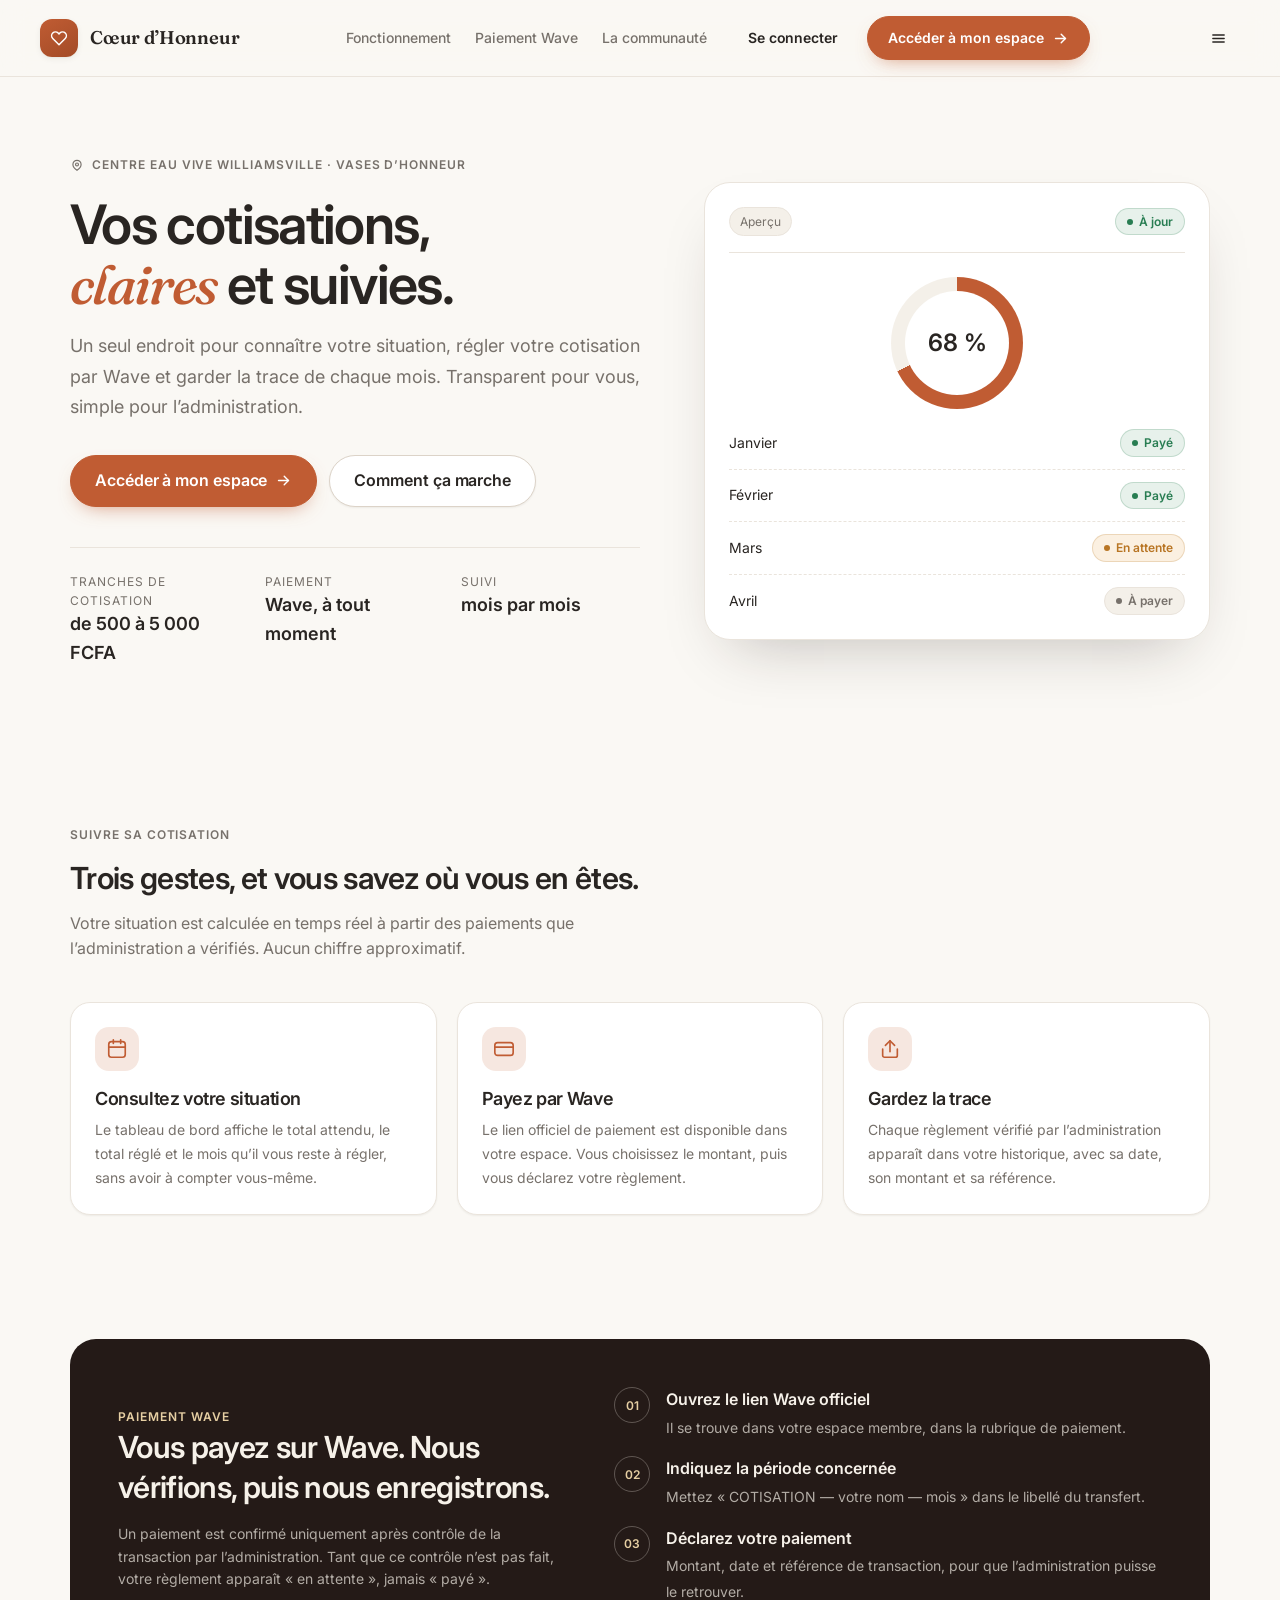
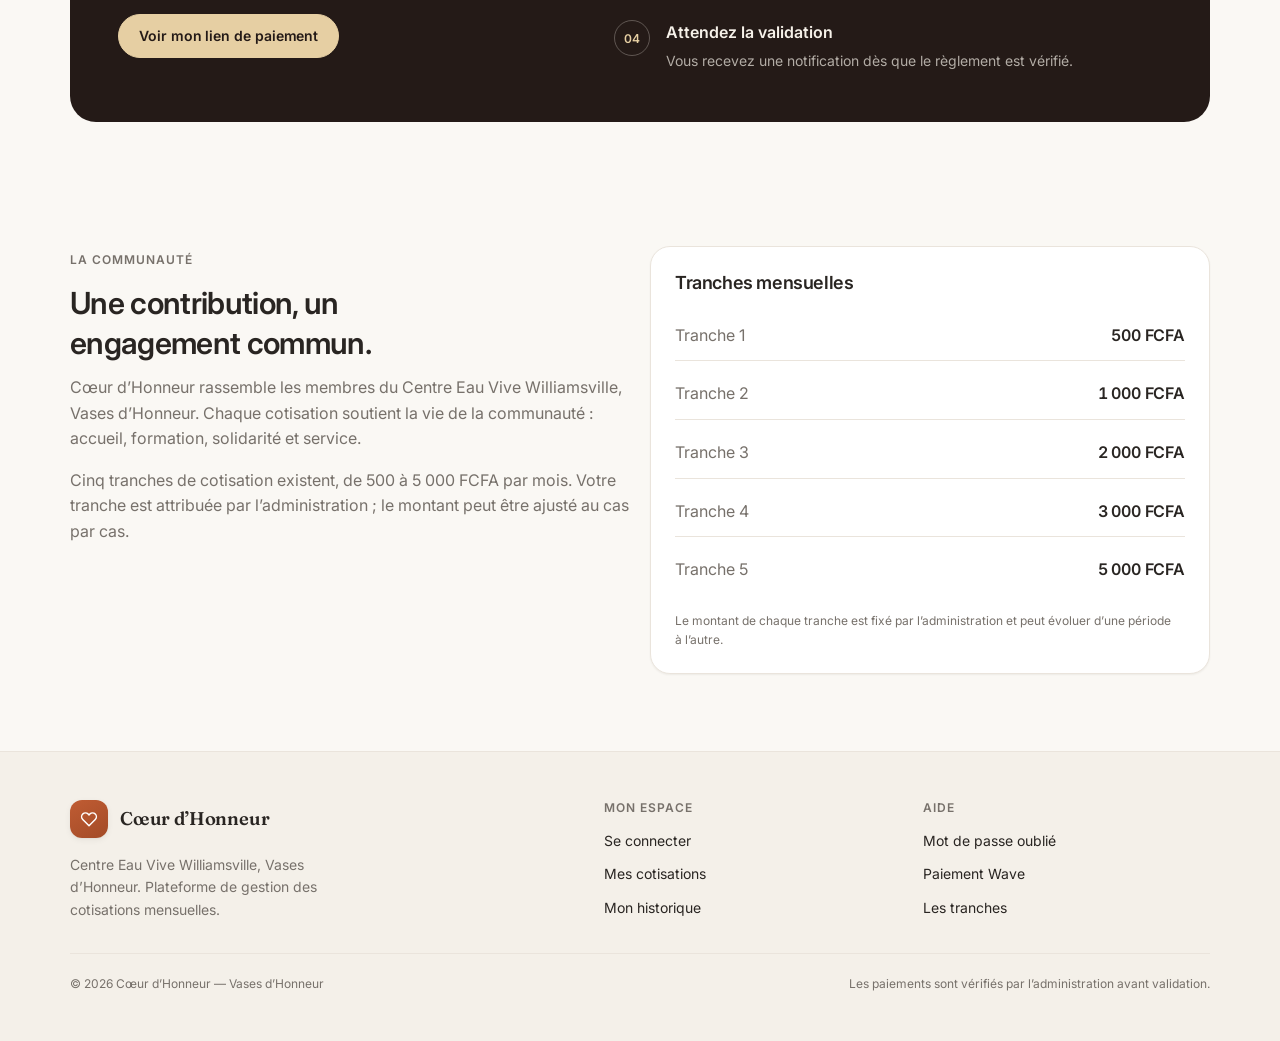
==== index.html @ 83be8894 "Socle du projet : design system, schema Supabase et espace membre - Pages publiques : accueil, conne" ====
<!DOCTYPE html>
<html lang="fr">
  <head>
    <meta charset="utf-8" />
    <meta name="viewport" content="width=device-width, initial-scale=1" />
    <title>Cœur d'Honneur — Cotisations du Centre Eau Vive Williamsville</title>
    <meta
      name="description"
      content="Plateforme de suivi des cotisations mensuelles de la communauté Cœur d'Honneur — Centre Eau Vive Williamsville, Vases d'Honneur. Consultez votre situation, payez par Wave, suivez chaque mois."
    />
    <meta name="theme-color" content="#241A17" />
    <meta name="color-scheme" content="light" />

    <link rel="preconnect" href="https://fonts.googleapis.com" />
    <link rel="preconnect" href="https://fonts.gstatic.com" crossorigin />
    <link
      href="https://fonts.googleapis.com/css2?family=Inter:wght@400;500;600;700&family=Fraunces:ital,wght@0,500;0,600;1,500&display=swap"
      rel="stylesheet"
    />

    <link rel="stylesheet" href="assets/css/variables.css" />
    <link rel="stylesheet" href="assets/css/base.css" />
    <link rel="stylesheet" href="assets/css/layout.css" />
    <link rel="stylesheet" href="assets/css/components.css" />
    <link rel="stylesheet" href="assets/css/animations.css" />
    <link rel="stylesheet" href="assets/css/responsive.css" />
  </head>

  <body class="page-public">
    <a class="skip-link" href="#contenu">Aller au contenu</a>

    <div class="public-shell">
      <div class="public-frame">
        <!-- ============ En-tête ============ -->
        <header class="site-header">
          <a class="brand" href="index.html" aria-label="Cœur d'Honneur, accueil">
            <span class="brand__mark" aria-hidden="true">
              <svg viewBox="0 0 24 24" fill="none" stroke="currentColor" stroke-width="1.8" stroke-linecap="round" stroke-linejoin="round">
                <path d="M19.5 12.6 12 20l-7.5-7.4a4.6 4.6 0 0 1 0-6.5 4.6 4.6 0 0 1 6.5 0l1 1 1-1a4.6 4.6 0 0 1 6.5 0 4.6 4.6 0 0 1 0 6.5Z" />
              </svg>
            </span>
            <span class="brand__word">Cœur d’Honneur</span>
          </a>

          <nav class="site-nav" aria-label="Navigation principale">
            <a href="#fonctionnement">Fonctionnement</a>
            <a href="#paiement">Paiement Wave</a>
            <a href="#communaute">La communauté</a>
          </nav>

          <div class="site-header__actions">
            <a class="btn btn--ghost" href="login.html">Se connecter</a>
            <a class="btn btn--primary" href="login.html">
              Accéder à mon espace
              <svg viewBox="0 0 24 24" fill="none" stroke="currentColor" stroke-width="2" stroke-linecap="round" stroke-linejoin="round" aria-hidden="true">
                <path d="M5 12h14" /><path d="m13 6 6 6-6 6" />
              </svg>
            </a>
          </div>

          <button
            class="btn btn--ghost btn--icon nav-toggle"
            type="button"
            data-nav-toggle
            aria-expanded="false"
            aria-controls="menu-mobile"
            aria-label="Ouvrir le menu"
          >
            <svg viewBox="0 0 24 24" fill="none" stroke="currentColor" stroke-width="2" stroke-linecap="round" aria-hidden="true">
              <path d="M4 7h16" /><path d="M4 12h16" /><path d="M4 17h16" />
            </svg>
          </button>
        </header>

        <nav id="menu-mobile" class="mobile-menu" data-mobile-menu hidden aria-label="Navigation mobile">
          <a href="#fonctionnement">Fonctionnement</a>
          <a href="#paiement">Paiement Wave</a>
          <a href="#communaute">La communauté</a>
          <a href="login.html">Se connecter</a>
        </nav>

        <main id="contenu">
          <!-- ============ Héros ============ -->
          <section class="hero" aria-labelledby="titre-hero">
            <div>
              <p class="eyebrow">
                <svg viewBox="0 0 24 24" width="14" height="14" fill="none" stroke="currentColor" stroke-width="2" stroke-linecap="round" aria-hidden="true">
                  <path d="M12 21s-7-4.6-7-10a7 7 0 0 1 14 0c0 5.4-7 10-7 10Z" />
                  <circle cx="12" cy="11" r="2.5" />
                </svg>
                Centre Eau Vive Williamsville · Vases d’Honneur
              </p>

              <h1 class="hero__title" id="titre-hero">
                Vos cotisations, <em>claires</em> et suivies.
              </h1>

              <p class="hero__lead">
                Un seul endroit pour connaître votre situation, régler votre cotisation
                par Wave et garder la trace de chaque mois. Transparent pour vous,
                simple pour l’administration.
              </p>

              <div class="hero__actions">
                <a class="btn btn--primary btn--lg" href="login.html">
                  Accéder à mon espace
                  <svg viewBox="0 0 24 24" fill="none" stroke="currentColor" stroke-width="2" stroke-linecap="round" stroke-linejoin="round" aria-hidden="true">
                    <path d="M5 12h14" /><path d="m13 6 6 6-6 6" />
                  </svg>
                </a>
                <a class="btn btn--secondary btn--lg" href="#fonctionnement">
                  Comment ça marche
                </a>
              </div>

              <dl class="hero__facts">
                <div>
                  <dt>Tranches de cotisation</dt>
                  <dd>de 500 à 5 000 FCFA</dd>
                </div>
                <div>
                  <dt>Paiement</dt>
                  <dd>Wave, à tout moment</dd>
                </div>
                <div>
                  <dt>Suivi</dt>
                  <dd>mois par mois</dd>
                </div>
              </dl>
            </div>

            <!-- Aperçu décoratif : aucune donnée réelle, masqué aux lecteurs d'écran -->
            <div class="hero__card" aria-hidden="true">
              <div class="hero__card-head">
                <span class="chip">Aperçu</span>
                <span class="badge badge--paid">À jour</span>
              </div>

              <div class="hero__ring">
                <span>68 %</span>
              </div>

              <ul class="hero__lines">
                <li>
                  <span>Janvier</span>
                  <span class="badge badge--paid">Payé</span>
                </li>
                <li>
                  <span>Février</span>
                  <span class="badge badge--paid">Payé</span>
                </li>
                <li>
                  <span>Mars</span>
                  <span class="badge badge--pending">En attente</span>
                </li>
                <li>
                  <span>Avril</span>
                  <span class="badge badge--unpaid">À payer</span>
                </li>
              </ul>
            </div>
          </section>

          <!-- ============ Fonctionnement ============ -->
          <section class="section" id="fonctionnement" aria-labelledby="titre-fonctionnement">
            <div class="section-head reveal">
              <p class="eyebrow">Suivre sa cotisation</p>
              <h2 id="titre-fonctionnement">Trois gestes, et vous savez où vous en êtes.</h2>
              <p class="muted">
                Votre situation est calculée en temps réel à partir des paiements
                que l’administration a vérifiés. Aucun chiffre approximatif.
              </p>
            </div>

            <div class="panel-grid">
              <article class="card card--pad card--hover feature reveal" data-delay="1">
                <div class="feature__icon">
                  <svg viewBox="0 0 24 24" width="22" height="22" fill="none" stroke="currentColor" stroke-width="1.8" stroke-linecap="round" stroke-linejoin="round">
                    <rect x="3" y="4" width="18" height="17" rx="3" />
                    <path d="M8 2v4M16 2v4M3 10h18" />
                  </svg>
                </div>
                <h3>Consultez votre situation</h3>
                <p>
                  Le tableau de bord affiche le total attendu, le total réglé et le
                  mois qu’il vous reste à régler, sans avoir à compter vous-même.
                </p>
              </article>

              <article class="card card--pad card--hover feature reveal" data-delay="2">
                <div class="feature__icon">
                  <svg viewBox="0 0 24 24" width="22" height="22" fill="none" stroke="currentColor" stroke-width="1.8" stroke-linecap="round" stroke-linejoin="round">
                    <rect x="2" y="5" width="20" height="14" rx="3" />
                    <path d="M2 10h20" />
                  </svg>
                </div>
                <h3>Payez par Wave</h3>
                <p>
                  Le lien officiel de paiement est disponible dans votre espace.
                  Vous choisissez le montant, puis vous déclarez votre règlement.
                </p>
              </article>

              <article class="card card--pad card--hover feature reveal" data-delay="3">
                <div class="feature__icon">
                  <svg viewBox="0 0 24 24" width="22" height="22" fill="none" stroke="currentColor" stroke-width="1.8" stroke-linecap="round" stroke-linejoin="round">
                    <path d="M20 12v7a2 2 0 0 1-2 2H6a2 2 0 0 1-2-2v-7" />
                    <path d="M12 3v12" /><path d="m7 8 5-5 5 5" />
                  </svg>
                </div>
                <h3>Gardez la trace</h3>
                <p>
                  Chaque règlement vérifié par l’administration apparaît dans votre
                  historique, avec sa date, son montant et sa référence.
                </p>
              </article>
            </div>
          </section>

          <!-- ============ Paiement Wave ============ -->
          <section class="section section--tight" id="paiement" aria-labelledby="titre-paiement">
            <div class="wave-block reveal">
              <div>
                <p class="eyebrow">Paiement Wave</p>
                <h2 id="titre-paiement">Vous payez sur Wave. Nous vérifions, puis nous enregistrons.</h2>
                <p class="text-sm" style="margin-top: var(--sp-4)">
                  Un paiement est confirmé uniquement après contrôle de la transaction
                  par l’administration. Tant que ce contrôle n’est pas fait, votre
                  règlement apparaît « en attente », jamais « payé ».
                </p>
                <div class="btn-row" style="margin-top: var(--sp-6)">
                  <a class="btn btn--gold" href="login.html">
                    Voir mon lien de paiement
                  </a>
                </div>
              </div>

              <ol class="steps">
                <li>
                  <strong>Ouvrez le lien Wave officiel</strong>
                  <span>Il se trouve dans votre espace membre, dans la rubrique de paiement.</span>
                </li>
                <li>
                  <strong>Indiquez la période concernée</strong>
                  <span>Mettez « COTISATION — votre nom — mois » dans le libellé du transfert.</span>
                </li>
                <li>
                  <strong>Déclarez votre paiement</strong>
                  <span>Montant, date et référence de transaction, pour que l’administration puisse le retrouver.</span>
                </li>
                <li>
                  <strong>Attendez la validation</strong>
                  <span>Vous recevez une notification dès que le règlement est vérifié.</span>
                </li>
              </ol>
            </div>
          </section>

          <!-- ============ Communauté ============ -->
          <section class="section" id="communaute" aria-labelledby="titre-communaute">
            <div class="panel-grid panel-grid--2">
              <div class="reveal">
                <p class="eyebrow">La communauté</p>
                <h2 id="titre-communaute" style="margin-block: var(--sp-3)">
                  Une contribution, un engagement commun.
                </h2>
                <p class="muted">
                  Cœur d’Honneur rassemble les membres du Centre Eau Vive Williamsville,
                  Vases d’Honneur. Chaque cotisation soutient la vie de la communauté :
                  accueil, formation, solidarité et service.
                </p>
                <p class="muted" style="margin-top: var(--sp-4)">
                  Cinq tranches de cotisation existent, de 500 à 5 000 FCFA par mois.
                  Votre tranche est attribuée par l’administration ; le montant peut
                  être ajusté au cas par cas.
                </p>
              </div>

              <article class="card card--pad reveal" data-delay="1">
                <h3 style="margin-bottom: var(--sp-4)">Tranches mensuelles</h3>
                <ul role="list" class="stack stack--sm">
                  <li class="between" style="padding-block: var(--sp-3); border-bottom: 1px solid var(--line)">
                    <span class="muted">Tranche 1</span>
                    <strong class="money">500 FCFA</strong>
                  </li>
                  <li class="between" style="padding-block: var(--sp-3); border-bottom: 1px solid var(--line)">
                    <span class="muted">Tranche 2</span>
                    <strong class="money">1 000 FCFA</strong>
                  </li>
                  <li class="between" style="padding-block: var(--sp-3); border-bottom: 1px solid var(--line)">
                    <span class="muted">Tranche 3</span>
                    <strong class="money">2 000 FCFA</strong>
                  </li>
                  <li class="between" style="padding-block: var(--sp-3); border-bottom: 1px solid var(--line)">
                    <span class="muted">Tranche 4</span>
                    <strong class="money">3 000 FCFA</strong>
                  </li>
                  <li class="between" style="padding-block: var(--sp-3)">
                    <span class="muted">Tranche 5</span>
                    <strong class="money">5 000 FCFA</strong>
                  </li>
                </ul>
                <p class="text-xs muted" style="margin-top: var(--sp-4)">
                  Le montant de chaque tranche est fixé par l’administration et peut
                  évoluer d’une période à l’autre.
                </p>
              </article>
            </div>
          </section>
        </main>

        <!-- ============ Pied de page ============ -->
        <footer class="site-footer">
          <div>
            <a class="brand" href="index.html">
              <span class="brand__mark" aria-hidden="true">
                <svg viewBox="0 0 24 24" fill="none" stroke="currentColor" stroke-width="1.8" stroke-linecap="round" stroke-linejoin="round">
                  <path d="M19.5 12.6 12 20l-7.5-7.4a4.6 4.6 0 0 1 0-6.5 4.6 4.6 0 0 1 6.5 0l1 1 1-1a4.6 4.6 0 0 1 6.5 0 4.6 4.6 0 0 1 0 6.5Z" />
                </svg>
              </span>
              <span class="brand__word">Cœur d’Honneur</span>
            </a>
            <p class="text-sm muted" style="margin-top: var(--sp-4); max-width: 34ch">
              Centre Eau Vive Williamsville, Vases d’Honneur.
              Plateforme de gestion des cotisations mensuelles.
            </p>
          </div>

          <div>
            <h4>Mon espace</h4>
            <ul>
              <li><a href="login.html">Se connecter</a></li>
              <li><a href="login.html">Mes cotisations</a></li>
              <li><a href="login.html">Mon historique</a></li>
            </ul>
          </div>

          <div>
            <h4>Aide</h4>
            <ul>
              <li><a href="login.html">Mot de passe oublié</a></li>
              <li><a href="#paiement">Paiement Wave</a></li>
              <li><a href="#communaute">Les tranches</a></li>
            </ul>
          </div>

          <div class="site-footer__bottom">
            <span>© <span data-current-year>2026</span> Cœur d’Honneur — Vases d’Honneur</span>
            <span>Les paiements sont vérifiés par l’administration avant validation.</span>
          </div>
        </footer>
      </div>
    </div>

    <div id="toast-region" class="toast-stack" role="status" aria-live="polite"></div>

    <script type="module">
      import "./assets/js/ui.js";
      import { $$ } from "./assets/js/utils.js";

      // Année courante dans le pied de page
      $$("[data-current-year]").forEach((el) => {
        el.textContent = String(new Date().getFullYear());
      });
    </script>
  </body>
</html>
---- assets/css/variables.css ----
/* ==========================================================================
   Cœur d'Honneur — variables.css
   Source unique des jetons de design : couleurs, typographie, espacements,
   rayons, ombres, mouvements, dimensions de mise en page.

   Règle du projet : aucun code hexadécimal n'est écrit en dehors de ce
   fichier. Les composants n'utilisent que les alias sémantiques.
   ========================================================================== */

:root {
  /* ----------------------------------------------------------------------
     1. Palette officielle
     ---------------------------------------------------------------------- */
  --c-terracotta: #C05C33;
  --c-terracotta-700: #A34B27;
  --c-terracotta-100: #F6E7E0;
  --c-champagne: #E6CFA3;
  --c-champagne-100: #FBF3E6;
  --c-off-white: #FAF8F4;
  --c-white: #FFFFFF;
  --c-brown: #241A17;
  --c-brown-800: #33251F;
  --c-text: #292522;
  --c-text-2: #77716B;
  --c-border: #EAE4DC;
  --c-border-strong: #DCD3C8;
  --c-green: #287D52;
  --c-green-100: #E7F1EB;
  --c-red: #B94343;
  --c-red-100: #F9E9E9;
  --c-orange: #B87524;
  --c-orange-100: #FBF0E1;

  /* ----------------------------------------------------------------------
     2. Alias sémantiques (seule couche utilisée par les composants)
     ---------------------------------------------------------------------- */
  --bg-page: var(--c-off-white);
  --bg-surface: var(--c-white);
  --bg-surface-alt: #F4F0E9;
  --bg-deep: var(--c-brown);
  --bg-deep-soft: var(--c-brown-800);
  --bg-brand-soft: var(--c-terracotta-100);
  --bg-gold-soft: var(--c-champagne-100);

  --fg-primary: var(--c-text);
  --fg-secondary: var(--c-text-2);
  --fg-inverse: #F6F1E9;
  --fg-inverse-muted: rgba(246, 241, 233, 0.68);

  --line: var(--c-border);
  --line-strong: var(--c-border-strong);

  --accent: var(--c-terracotta);
  --accent-hover: var(--c-terracotta-700);
  --gold: var(--c-champagne);

  --success: var(--c-green);
  --success-bg: var(--c-green-100);
  --danger: var(--c-red);
  --danger-bg: var(--c-red-100);
  --warning: var(--c-orange);
  --warning-bg: var(--c-orange-100);

  /* ----------------------------------------------------------------------
     3. Typographie
     ---------------------------------------------------------------------- */
  --font-ui: "Inter", ui-sans-serif, system-ui, -apple-system, "Segoe UI",
    Roboto, "Helvetica Neue", Arial, sans-serif;
  --font-display: "Fraunces", "Iowan Old Style", "Palatino Linotype", Palatino,
    Georgia, serif;

  --fs-2xs: 0.6875rem; /* 11px */
  --fs-xs: 0.75rem; /* 12px */
  --fs-sm: 0.875rem; /* 14px */
  --fs-md: 1rem; /* 16px */
  --fs-lg: 1.125rem; /* 18px */
  --fs-xl: clamp(1.25rem, 1.15rem + 0.45vw, 1.5rem);
  --fs-2xl: clamp(1.5rem, 1.3rem + 0.9vw, 1.9rem);
  --fs-3xl: clamp(1.85rem, 1.45rem + 1.7vw, 2.6rem);
  --fs-4xl: clamp(2.1rem, 1.5rem + 2.6vw, 3.4rem);

  --lh-tight: 1.1;
  --lh-snug: 1.3;
  --lh-base: 1.6;
  --lh-loose: 1.7;

  --tracking-tight: -0.022em;
  --tracking-wide: 0.08em;

  /* ----------------------------------------------------------------------
     4. Espacements (base 4px)
     ---------------------------------------------------------------------- */
  --sp-1: 4px;
  --sp-2: 8px;
  --sp-3: 12px;
  --sp-4: 16px;
  --sp-5: 20px;
  --sp-6: 24px;
  --sp-7: 32px;
  --sp-8: 40px;
  --sp-9: 48px;
  --sp-10: 64px;
  --sp-11: 80px;
  --sp-12: 96px;

  /* ----------------------------------------------------------------------
     5. Rayons
     ---------------------------------------------------------------------- */
  --r-xs: 6px;
  --r-sm: 10px;
  --r-md: 14px;
  --r-lg: 20px;
  --r-xl: 26px;
  --r-2xl: 34px;
  --r-full: 999px;

  /* ----------------------------------------------------------------------
     6. Ombres
     ---------------------------------------------------------------------- */
  --shadow-xs: 0 1px 2px rgba(36, 26, 23, 0.06);
  --shadow-sm: 0 2px 6px rgba(36, 26, 23, 0.06),
    0 1px 2px rgba(36, 26, 23, 0.04);
  --shadow-md: 0 12px 28px -12px rgba(36, 26, 23, 0.18);
  --shadow-lg: 0 28px 60px -28px rgba(36, 26, 23, 0.28);
  --shadow-frame: 0 60px 120px -60px rgba(0, 0, 0, 0.62);
  --ring: 0 0 0 4px rgba(192, 92, 51, 0.18);
  --ring-danger: 0 0 0 4px rgba(185, 67, 67, 0.16);

  /* ----------------------------------------------------------------------
     7. Mouvement
     ---------------------------------------------------------------------- */
  --d-fast: 140ms;
  --d-base: 220ms;
  --d-slow: 400ms;
  --ease: cubic-bezier(0.22, 0.61, 0.36, 1);
  --ease-out: cubic-bezier(0.16, 1, 0.3, 1);

  /* ----------------------------------------------------------------------
     8. Dimensions de mise en page
     ---------------------------------------------------------------------- */
  --sidebar-w: 264px;
  --topbar-h: 68px;
  --content-max: 1180px;
  --frame-max: 1240px;
  --tap: 44px; /* cible tactile minimale */

  /* ----------------------------------------------------------------------
     9. Plans d'empilement
     ---------------------------------------------------------------------- */
  --z-header: 20;
  --z-drawer: 60;
  --z-dialog: 80;
  --z-toast: 90;
}
---- assets/css/base.css ----
/* ==========================================================================
   Cœur d'Honneur — base.css
   Réinitialisation contrôlée, typographie de base et utilitaires globaux.
   ========================================================================== */

*,
*::before,
*::after {
  box-sizing: border-box;
}

* {
  margin: 0;
}

html {
  -webkit-text-size-adjust: 100%;
  text-size-adjust: 100%;
  scroll-behavior: smooth;
}

body {
  min-height: 100dvh;
  background: var(--bg-page);
  color: var(--fg-primary);
  font-family: var(--font-ui);
  font-size: var(--fs-md);
  line-height: var(--lh-base);
  font-synthesis-weight: none;
  -webkit-font-smoothing: antialiased;
  -moz-osx-font-smoothing: grayscale;
  overflow-x: hidden;
  text-rendering: optimizeLegibility;
}

/* --------------------------------------------------------------------------
   Médias et éléments remplaçables
   -------------------------------------------------------------------------- */
img,
picture,
svg,
video,
canvas {
  display: block;
  max-width: 100%;
}

svg {
  flex-shrink: 0;
}

input,
button,
textarea,
select {
  font: inherit;
  color: inherit;
}

button {
  background: none;
  border: 0;
  cursor: pointer;
}

ul[role="list"],
ol[role="list"] {
  list-style: none;
  padding: 0;
}

/* --------------------------------------------------------------------------
   Typographie
   -------------------------------------------------------------------------- */
h1,
h2,
h3,
h4,
h5,
h6 {
  font-weight: 600;
  line-height: var(--lh-snug);
  letter-spacing: var(--tracking-tight);
  text-wrap: balance;
  color: var(--fg-primary);
}

h1 {
  font-size: var(--fs-3xl);
  line-height: var(--lh-tight);
}

h2 {
  font-size: var(--fs-2xl);
}

h3 {
  font-size: var(--fs-lg);
}

p {
  text-wrap: pretty;
}

p,
h1,
h2,
h3,
h4 {
  overflow-wrap: break-word;
}

a {
  color: var(--accent);
  text-decoration-thickness: 1px;
  text-underline-offset: 3px;
  transition: color var(--d-fast) var(--ease);
}

a:hover {
  color: var(--accent-hover);
}

strong {
  font-weight: 600;
}

small {
  font-size: var(--fs-sm);
}

hr {
  border: 0;
  border-top: 1px solid var(--line);
  margin-block: var(--sp-6);
}

/* --------------------------------------------------------------------------
   Accessibilité : focus, sélection, texte pour lecteurs d'écran
   -------------------------------------------------------------------------- */
:focus-visible {
  outline: 2px solid var(--accent);
  outline-offset: 2px;
  border-radius: var(--r-xs);
}

::selection {
  background: var(--c-champagne);
  color: var(--c-brown);
}

.sr-only {
  position: absolute;
  width: 1px;
  height: 1px;
  padding: 0;
  margin: -1px;
  overflow: hidden;
  clip-path: inset(50%);
  white-space: nowrap;
  border: 0;
}

.skip-link {
  position: absolute;
  top: var(--sp-3);
  left: var(--sp-3);
  z-index: var(--z-toast);
  padding: var(--sp-3) var(--sp-5);
  border-radius: var(--r-full);
  background: var(--bg-surface);
  color: var(--fg-primary);
  box-shadow: var(--shadow-md);
  font-size: var(--fs-sm);
  font-weight: 600;
  transform: translateY(-200%);
  transition: transform var(--d-base) var(--ease-out);
}

.skip-link:focus-visible {
  transform: translateY(0);
}

/* --------------------------------------------------------------------------
   Barres de défilement discrètes (navigateurs WebKit / Firefox)
   -------------------------------------------------------------------------- */
* {
  scrollbar-width: thin;
  scrollbar-color: var(--line-strong) transparent;
}

*::-webkit-scrollbar {
  width: 10px;
  height: 10px;
}

*::-webkit-scrollbar-thumb {
  background: var(--line-strong);
  border: 3px solid var(--bg-page);
  border-radius: var(--r-full);
}

*::-webkit-scrollbar-track {
  background: transparent;
}

/* --------------------------------------------------------------------------
   Utilitaires de mise en page
   -------------------------------------------------------------------------- */
.container {
  width: 100%;
  max-width: var(--content-max);
  margin-inline: auto;
  padding-inline: var(--sp-5);
}

.stack {
  display: flex;
  flex-direction: column;
  gap: var(--sp-4);
}

.stack--sm {
  gap: var(--sp-2);
}

.stack--lg {
  gap: var(--sp-7);
}

.cluster {
  display: flex;
  flex-wrap: wrap;
  align-items: center;
  gap: var(--sp-3);
}

.btn-row {
  display: flex;
  flex-wrap: wrap;
  gap: var(--sp-3);
}

.between {
  display: flex;
  align-items: center;
  justify-content: space-between;
  gap: var(--sp-4);
}

.divider {
  height: 1px;
  background: var(--line);
  border: 0;
}

/* --------------------------------------------------------------------------
   Utilitaires de texte
   -------------------------------------------------------------------------- */
.muted {
  color: var(--fg-secondary);
}

.text-sm {
  font-size: var(--fs-sm);
}

.text-xs {
  font-size: var(--fs-xs);
}

.text-center {
  text-align: center;
}

.text-balance {
  text-wrap: balance;
}

.nowrap {
  white-space: nowrap;
}

.tabular {
  font-variant-numeric: tabular-nums;
  font-feature-settings: "tnum" 1;
}

.eyebrow {
  display: inline-flex;
  align-items: center;
  gap: var(--sp-2);
  font-size: var(--fs-xs);
  font-weight: 600;
  letter-spacing: var(--tracking-wide);
  text-transform: uppercase;
  color: var(--fg-secondary);
}

.lead {
  font-size: var(--fs-lg);
  line-height: var(--lh-loose);
  color: var(--fg-secondary);
}

/* Montants : toujours alignés et lisibles */
.money {
  font-variant-numeric: tabular-nums;
  letter-spacing: -0.01em;
  white-space: nowrap;
}

/* Libellés longs : jamais de débordement */
.truncate {
  overflow: hidden;
  text-overflow: ellipsis;
  white-space: nowrap;
}

.break-anywhere {
  overflow-wrap: anywhere;
}

/* --------------------------------------------------------------------------
   Masquage utilitaire
   -------------------------------------------------------------------------- */
[hidden] {
  display: none !important;
}

.hide {
  display: none !important;
}
---- assets/css/layout.css ----
/* ==========================================================================
   Cœur d'Honneur — layout.css
   Structures de page : coque publique, coque d'authentification,
   coque applicative (barre latérale + contenu) et sections des pages.
   ========================================================================== */

/* --------------------------------------------------------------------------
   1. Coque publique — page pleine largeur, sans contour
   -------------------------------------------------------------------------- */
.page-public {
  background: var(--bg-page);
}

.public-shell {
  min-height: 100dvh;
  background: var(--bg-page);
}

.public-frame {
  position: relative;
  width: 100%;
  background: var(--bg-page);
}

/* --------------------------------------------------------------------------
   2. En-tête du site public
   -------------------------------------------------------------------------- */
.site-header {
  position: sticky;
  top: 0;
  z-index: var(--z-header);
  display: flex;
  align-items: center;
  gap: var(--sp-5);
  padding: var(--sp-4) max(var(--sp-4), calc((100% - 1200px) / 2));
  background: rgba(250, 248, 244, 0.86);
  backdrop-filter: saturate(140%) blur(14px);
  border-bottom: 1px solid var(--line);
}

.brand {
  display: inline-flex;
  align-items: center;
  gap: var(--sp-3);
  text-decoration: none;
  color: var(--fg-primary);
}

.brand__mark {
  display: grid;
  place-items: center;
  width: 38px;
  height: 38px;
  border-radius: 12px;
  background: linear-gradient(150deg, var(--accent), var(--accent-hover));
  color: var(--c-white);
  box-shadow: var(--shadow-sm);
}

.brand__mark svg {
  width: 20px;
  height: 20px;
}

.brand__word {
  font-family: var(--font-display);
  font-size: 1.15rem;
  font-weight: 600;
  letter-spacing: -0.01em;
  line-height: 1.1;
}

.site-nav {
  display: flex;
  align-items: center;
  gap: var(--sp-6);
  margin-inline-start: auto;
}

.site-nav a {
  color: var(--fg-secondary);
  font-size: var(--fs-sm);
  font-weight: 500;
  text-decoration: none;
}

.site-nav a:hover {
  color: var(--fg-primary);
}

.site-header__actions {
  display: flex;
  align-items: center;
  gap: var(--sp-2);
}

.nav-toggle {
  display: none;
  margin-inline-start: auto;
}

.mobile-menu {
  padding: var(--sp-4) max(var(--sp-4), calc((100% - 1200px) / 2)) var(--sp-5);
  border-bottom: 1px solid var(--line);
  background: var(--bg-surface);
}

.mobile-menu a {
  display: block;
  padding: var(--sp-3) 0;
  color: var(--fg-primary);
  font-size: var(--fs-md);
  font-weight: 500;
  text-decoration: none;
  border-bottom: 1px solid var(--line);
}

.mobile-menu a:last-child {
  border-bottom: 0;
}

/* --------------------------------------------------------------------------
   3. Sections du site public
   -------------------------------------------------------------------------- */
.section {
  padding: clamp(var(--sp-8), 6vw, var(--sp-11))
    max(var(--sp-4), calc((100% - 1140px) / 2));
}

.section--tight {
  padding-block: clamp(var(--sp-7), 4vw, var(--sp-9));
}

.section-head {
  max-width: 62ch;
  margin-bottom: var(--sp-8);
}

.section-head h2 {
  margin-block: var(--sp-3) var(--sp-3);
}

/* --- Héros ---------------------------------------------------------------- */
.hero {
  display: grid;
  grid-template-columns: minmax(0, 1.06fr) minmax(0, 0.94fr);
  gap: clamp(var(--sp-7), 5vw, var(--sp-10));
  align-items: center;
  padding: clamp(var(--sp-8), 6vw, var(--sp-11))
    max(var(--sp-4), calc((100% - 1140px) / 2));
}

.hero__title {
  font-size: var(--fs-4xl);
  letter-spacing: -0.03em;
  margin-block: var(--sp-4) var(--sp-4);
}

.hero__title em {
  font-family: var(--font-display);
  font-style: italic;
  font-weight: 500;
  color: var(--accent);
}

.hero__lead {
  max-width: 52ch;
  font-size: var(--fs-lg);
  line-height: var(--lh-loose);
  color: var(--fg-secondary);
}

.hero__actions {
  display: flex;
  flex-wrap: wrap;
  gap: var(--sp-3);
  margin-block-start: var(--sp-7);
}

.hero__facts {
  display: grid;
  grid-template-columns: repeat(3, minmax(0, 1fr));
  gap: var(--sp-4);
  margin-block-start: var(--sp-8);
  padding-block-start: var(--sp-6);
  border-top: 1px solid var(--line);
  list-style: none;
  padding-inline: 0;
}

.hero__facts dt {
  font-size: var(--fs-xs);
  text-transform: uppercase;
  letter-spacing: var(--tracking-wide);
  color: var(--fg-secondary);
}

.hero__facts dd {
  margin: 0;
  font-size: var(--fs-lg);
  font-weight: 600;
}

/* --- Aperçu décoratif (illustration, masqué aux lecteurs d'écran) -------- */
.hero__card {
  position: relative;
  padding: var(--sp-6);
  background: var(--bg-surface);
  border: 1px solid var(--line);
  border-radius: var(--r-xl);
  box-shadow: var(--shadow-lg);
}

.hero__card::after {
  content: "";
  position: absolute;
  inset: -10% -6% auto auto;
  width: 180px;
  height: 180px;
  border-radius: 50%;
  background: radial-gradient(
    circle,
    rgba(230, 207, 163, 0.55),
    transparent 70%
  );
  z-index: -1;
}

.hero__card-head {
  display: flex;
  align-items: center;
  justify-content: space-between;
  gap: var(--sp-3);
  padding-bottom: var(--sp-4);
  border-bottom: 1px solid var(--line);
}

.hero__ring {
  display: grid;
  place-items: center;
  width: 132px;
  height: 132px;
  margin: var(--sp-6) auto var(--sp-5);
  border-radius: 50%;
  background: conic-gradient(
    var(--accent) 0 68%,
    var(--bg-surface-alt) 68% 100%
  );
}

.hero__ring span {
  display: grid;
  place-items: center;
  width: 104px;
  height: 104px;
  border-radius: 50%;
  background: var(--bg-surface);
  font-size: var(--fs-xl);
  font-weight: 600;
}

.hero__lines {
  display: grid;
  gap: var(--sp-3);
  list-style: none;
  padding: 0;
}

.hero__lines li {
  display: flex;
  align-items: center;
  justify-content: space-between;
  gap: var(--sp-3);
  padding-bottom: var(--sp-3);
  border-bottom: 1px dashed var(--line);
  font-size: var(--fs-sm);
}

.hero__lines li:last-child {
  border-bottom: 0;
  padding-bottom: 0;
}

/* --- Grilles de cartes ---------------------------------------------------- */
.panel-grid {
  display: grid;
  grid-template-columns: repeat(3, minmax(0, 1fr));
  gap: var(--sp-5);
}

.panel-grid--2 {
  grid-template-columns: repeat(2, minmax(0, 1fr));
}

.feature__icon {
  display: grid;
  place-items: center;
  width: 44px;
  height: 44px;
  margin-bottom: var(--sp-4);
  border-radius: 14px;
  background: var(--bg-brand-soft);
  color: var(--accent);
}

.feature h3 {
  margin-bottom: var(--sp-2);
  font-size: var(--fs-lg);
}

.feature p {
  color: var(--fg-secondary);
  font-size: var(--fs-sm);
  line-height: var(--lh-loose);
}

/* --- Bloc Wave ------------------------------------------------------------ */
.wave-block {
  display: grid;
  grid-template-columns: minmax(0, 0.9fr) minmax(0, 1.1fr);
  gap: clamp(var(--sp-6), 4vw, var(--sp-9));
  align-items: center;
  padding: clamp(var(--sp-6), 4vw, var(--sp-9));
  background: var(--bg-deep);
  color: var(--fg-inverse);
  border-radius: var(--r-xl);
}

.wave-block h2 {
  color: var(--fg-inverse);
}

.wave-block p {
  color: var(--fg-inverse-muted);
}

.wave-block .eyebrow {
  color: var(--gold);
}

.steps {
  display: grid;
  gap: var(--sp-4);
  counter-reset: step;
  list-style: none;
  padding: 0;
}

.steps li {
  position: relative;
  padding-inline-start: 52px;
  counter-increment: step;
}

.steps li::before {
  content: counter(step, decimal-leading-zero);
  position: absolute;
  inset-inline-start: 0;
  inset-block-start: 0;
  display: grid;
  place-items: center;
  width: 36px;
  height: 36px;
  border-radius: 50%;
  border: 1px solid rgba(246, 241, 233, 0.28);
  color: var(--gold);
  font-size: var(--fs-xs);
  font-weight: 600;
}

.steps strong {
  display: block;
  margin-bottom: 2px;
  font-size: var(--fs-md);
}

.steps span {
  font-size: var(--fs-sm);
  line-height: var(--lh-loose);
  color: var(--fg-inverse-muted);
}

/* --- Pied de page --------------------------------------------------------- */
.site-footer {
  display: grid;
  grid-template-columns: minmax(0, 1.4fr) repeat(2, minmax(0, 0.8fr));
  gap: var(--sp-7);
  padding: clamp(var(--sp-7), 5vw, var(--sp-9))
    max(var(--sp-4), calc((100% - 1140px) / 2));
  border-top: 1px solid var(--line);
  background: var(--bg-surface-alt);
}

.site-footer h4 {
  margin-bottom: var(--sp-3);
  font-size: var(--fs-xs);
  text-transform: uppercase;
  letter-spacing: var(--tracking-wide);
  color: var(--fg-secondary);
}

.site-footer ul {
  display: grid;
  gap: var(--sp-2);
  list-style: none;
  padding: 0;
}

.site-footer a {
  color: var(--fg-primary);
  font-size: var(--fs-sm);
  text-decoration: none;
}

.site-footer a:hover {
  color: var(--accent);
}

.site-footer__bottom {
  grid-column: 1 / -1;
  display: flex;
  flex-wrap: wrap;
  align-items: center;
  justify-content: space-between;
  gap: var(--sp-3);
  padding-top: var(--sp-5);
  border-top: 1px solid var(--line);
  font-size: var(--fs-xs);
  color: var(--fg-secondary);
}

/* --------------------------------------------------------------------------
   4. Coque d'authentification — deux colonnes, panneau de marque à gauche
   -------------------------------------------------------------------------- */
.auth-grid {
  display: grid;
  grid-template-columns: minmax(0, 1.02fr) minmax(0, 0.98fr);
  max-width: 1600px;
  margin-inline: auto;
  min-height: calc(100dvh - 72px);
}

.auth-brand {
  position: relative;
  display: flex;
  flex-direction: column;
  justify-content: space-between;
  gap: var(--sp-8);
  padding: clamp(var(--sp-7), 4vw, var(--sp-9));
  background: var(--bg-deep);
  color: var(--fg-inverse);
  overflow: hidden;
  isolation: isolate;
}

.auth-brand::before {
  content: "";
  position: absolute;
  inset: -30% -20% auto auto;
  width: 460px;
  height: 460px;
  border-radius: 50%;
  background: radial-gradient(
    circle,
    rgba(192, 92, 51, 0.5),
    transparent 68%
  );
  z-index: -1;
}

.auth-brand::after {
  content: "";
  position: absolute;
  inset: auto -10% -35% -10%;
  height: 320px;
  background: repeating-linear-gradient(
    135deg,
    rgba(230, 207, 163, 0.12) 0 1px,
    transparent 1px 14px
  );
  z-index: -1;
  mask-image: linear-gradient(to top, #000, transparent);
}

.auth-brand .brand__word {
  color: var(--fg-inverse);
}

.auth-brand__title {
  font-size: var(--fs-3xl);
  line-height: var(--lh-tight);
  letter-spacing: -0.03em;
  color: var(--fg-inverse);
  max-width: 20ch;
}

.auth-brand__title em {
  font-family: var(--font-display);
  font-style: italic;
  font-weight: 500;
  color: var(--gold);
}

.auth-brand__quote {
  max-width: 40ch;
  font-size: var(--fs-sm);
  line-height: var(--lh-loose);
  color: var(--fg-inverse-muted);
}

.auth-brand__badges {
  display: flex;
  flex-wrap: wrap;
  gap: var(--sp-2);
  list-style: none;
  padding: 0;
}

.auth-brand__badges li {
  display: inline-flex;
  align-items: center;
  gap: var(--sp-2);
  padding: 6px 12px;
  border-radius: var(--r-full);
  border: 1px solid rgba(246, 241, 233, 0.2);
  font-size: var(--fs-xs);
  color: var(--fg-inverse);
}

.auth-panel {
  display: flex;
  align-items: center;
  justify-content: center;
  padding: clamp(var(--sp-6), 4vw, var(--sp-9));
  background: var(--bg-page);
}

.auth-form {
  width: 100%;
  max-width: 420px;
}

.auth-form__head {
  margin-bottom: var(--sp-7);
}

.auth-form__head h1 {
  font-size: var(--fs-2xl);
  margin-block: var(--sp-2) var(--sp-2);
}

.auth-form__head p {
  color: var(--fg-secondary);
  font-size: var(--fs-sm);
}

.auth-links {
  display: flex;
  flex-wrap: wrap;
  align-items: center;
  justify-content: space-between;
  gap: var(--sp-3);
  margin-block-start: var(--sp-4);
  font-size: var(--fs-sm);
}

.auth-links a {
  font-weight: 500;
  text-decoration: none;
}

.auth-links a:hover {
  text-decoration: underline;
}

.auth-note {
  display: flex;
  gap: var(--sp-3);
  margin-block-start: var(--sp-6);
  padding: var(--sp-4);
  border-radius: var(--r-md);
  background: var(--bg-gold-soft);
  border: 1px solid rgba(230, 207, 163, 0.7);
  font-size: var(--fs-xs);
  line-height: var(--lh-loose);
  color: var(--fg-secondary);
}

.auth-note svg {
  width: 16px;
  height: 16px;
  color: var(--warning);
}

/* --------------------------------------------------------------------------
   5. Coque applicative (préparée pour les phases suivantes)
   -------------------------------------------------------------------------- */
.app-shell {
  display: grid;
  grid-template-columns: var(--sidebar-w) minmax(0, 1fr);
  min-height: 100dvh;
  background: var(--bg-page);
}

.sidebar {
  position: sticky;
  top: 0;
  display: flex;
  flex-direction: column;
  gap: var(--sp-6);
  height: 100dvh;
  padding: var(--sp-6) var(--sp-4);
  background: var(--bg-deep);
  color: var(--fg-inverse);
}

.sidebar__brand {
  padding-inline: var(--sp-2);
}

.sidebar__brand .brand__word {
  color: var(--fg-inverse);
}

.sidebar__nav {
  display: flex;
  flex-direction: column;
  gap: 2px;
  overflow-y: auto;
}

.sidebar__group {
  margin-top: var(--sp-4);
  margin-bottom: var(--sp-2);
  padding-inline: var(--sp-3);
  font-size: var(--fs-2xs);
  font-weight: 600;
  letter-spacing: var(--tracking-wide);
  text-transform: uppercase;
  color: rgba(246, 241, 233, 0.42);
}

.nav-link {
  display: flex;
  align-items: center;
  gap: var(--sp-3);
  min-height: var(--tap);
  padding: var(--sp-2) var(--sp-3);
  border-radius: var(--r-sm);
  color: rgba(246, 241, 233, 0.76);
  font-size: var(--fs-sm);
  font-weight: 500;
  text-decoration: none;
  transition: background var(--d-fast) var(--ease),
    color var(--d-fast) var(--ease);
}

.nav-link svg {
  width: 18px;
  height: 18px;
  opacity: 0.85;
}

.nav-link:hover {
  background: rgba(246, 241, 233, 0.08);
  color: var(--fg-inverse);
}

.nav-link.is-active {
  background: rgba(192, 92, 51, 0.22);
  color: var(--c-white);
  box-shadow: inset 2px 0 0 var(--accent);
}

.app-main {
  min-width: 0;
  display: flex;
  flex-direction: column;
}

.topbar {
  position: sticky;
  top: 0;
  z-index: var(--z-header);
  display: flex;
  align-items: center;
  gap: var(--sp-4);
  min-height: var(--topbar-h);
  padding: var(--sp-3) clamp(var(--sp-4), 3vw, var(--sp-7));
  background: rgba(250, 248, 244, 0.85);
  backdrop-filter: saturate(140%) blur(12px);
  border-bottom: 1px solid var(--line);
}

.content {
  width: 100%;
  max-width: var(--content-max);
  margin-inline: auto;
  padding: clamp(var(--sp-5), 2.5vw, var(--sp-8));
}

.page-head {
  display: flex;
  flex-wrap: wrap;
  align-items: flex-end;
  justify-content: space-between;
  gap: var(--sp-4);
  margin-bottom: var(--sp-7);
}

.page-head h1 {
  font-size: var(--fs-2xl);
  margin-bottom: var(--sp-1);
}

.page-head p {
  color: var(--fg-secondary);
  font-size: var(--fs-sm);
}

/* Grilles de contenu */
.grid-stats {
  display: grid;
  grid-template-columns: repeat(auto-fit, minmax(210px, 1fr));
  gap: var(--sp-4);
}

.grid-2 {
  display: grid;
  grid-template-columns: repeat(2, minmax(0, 1fr));
  gap: var(--sp-5);
}

.grid-3 {
  display: grid;
  grid-template-columns: repeat(3, minmax(0, 1fr));
  gap: var(--sp-5);
}

.grid-main {
  display: grid;
  grid-template-columns: minmax(0, 1.6fr) minmax(0, 1fr);
  gap: var(--sp-5);
  align-items: start;
}
---- assets/css/components.css ----
/* ==========================================================================
   Cœur d'Honneur — components.css
   Bibliothèque de composants réutilisables :
   boutons, formulaires, cartes, badges, tableaux, dialogues, toasts,
   squelettes, progression, états vides.
   ========================================================================== */

/* ==========================================================================
   1. Boutons
   ========================================================================== */
.btn {
  --btn-bg: var(--bg-surface);
  --btn-fg: var(--fg-primary);
  --btn-border: var(--line);
  --btn-shadow: var(--shadow-xs);

  position: relative;
  display: inline-flex;
  align-items: center;
  justify-content: center;
  gap: var(--sp-2);
  min-height: var(--tap);
  padding: 0 var(--sp-5);
  border: 1px solid var(--btn-border);
  border-radius: var(--r-full);
  background: var(--btn-bg);
  color: var(--btn-fg);
  font-size: var(--fs-sm);
  font-weight: 600;
  letter-spacing: -0.005em;
  text-decoration: none;
  white-space: nowrap;
  box-shadow: var(--btn-shadow);
  transition: transform var(--d-fast) var(--ease),
    background-color var(--d-fast) var(--ease),
    border-color var(--d-fast) var(--ease), box-shadow var(--d-fast) var(--ease),
    color var(--d-fast) var(--ease);
  -webkit-tap-highlight-color: transparent;
}

.btn svg {
  width: 17px;
  height: 17px;
}

.btn:hover {
  transform: translateY(-1px);
  box-shadow: var(--shadow-sm);
}

.btn:active {
  transform: translateY(0) scale(0.99);
}

.btn:disabled,
.btn[aria-disabled="true"] {
  cursor: not-allowed;
  opacity: 0.55;
  transform: none;
  box-shadow: none;
}

.btn--primary {
  --btn-bg: var(--accent);
  --btn-fg: var(--c-white);
  --btn-border: var(--accent);
  box-shadow: 0 8px 20px -10px rgba(192, 92, 51, 0.7);
}

.btn--primary:hover {
  --btn-bg: var(--accent-hover);
  --btn-border: var(--accent-hover);
}

.btn--secondary {
  --btn-bg: var(--bg-surface);
  --btn-fg: var(--fg-primary);
  --btn-border: var(--line-strong);
}

.btn--secondary:hover {
  --btn-bg: var(--bg-surface-alt);
}

.btn--ghost {
  --btn-bg: transparent;
  --btn-fg: var(--fg-primary);
  --btn-border: transparent;
  --btn-shadow: none;
}

.btn--ghost:hover {
  --btn-bg: rgba(36, 26, 23, 0.05);
}

.btn--gold {
  --btn-bg: var(--gold);
  --btn-fg: var(--c-brown);
  --btn-border: var(--gold);
}

.btn--gold:hover {
  --btn-bg: #dcc094;
  --btn-border: #dcc094;
}

.btn--danger {
  --btn-bg: var(--danger);
  --btn-fg: var(--c-white);
  --btn-border: var(--danger);
}

.btn--danger:hover {
  --btn-bg: #a53a3a;
  --btn-border: #a53a3a;
}

.btn--sm {
  min-height: 36px;
  padding-inline: var(--sp-4);
  font-size: var(--fs-xs);
}

.btn--lg {
  min-height: 52px;
  padding-inline: var(--sp-6);
  font-size: var(--fs-md);
}

.btn--block {
  width: 100%;
}

.btn--icon {
  width: var(--tap);
  min-height: var(--tap);
  padding: 0;
  border-radius: var(--r-full);
}

.btn--icon.btn--sm {
  width: 36px;
  min-height: 36px;
}

/* État de chargement : on masque le libellé, on garde la largeur */
.btn.is-loading {
  pointer-events: none;
  color: transparent;
}

.btn.is-loading > * {
  visibility: hidden;
}

.btn.is-loading::after {
  content: "";
  position: absolute;
  width: 18px;
  height: 18px;
  border-radius: 50%;
  border: 2px solid currentColor;
  border-top-color: transparent;
  color: var(--btn-fg);
  animation: spin 700ms linear infinite;
}

/* ==========================================================================
   2. Formulaires
   ========================================================================== */
.form {
  display: grid;
  gap: var(--sp-5);
}

.field {
  display: grid;
  gap: var(--sp-2);
  min-width: 0;
}

.field__label {
  display: flex;
  align-items: center;
  gap: var(--sp-2);
  font-size: var(--fs-sm);
  font-weight: 600;
  color: var(--fg-primary);
}

.field__optional {
  font-weight: 400;
  font-size: var(--fs-xs);
  color: var(--fg-secondary);
}

.required {
  color: var(--danger);
}

.field__hint {
  font-size: var(--fs-xs);
  line-height: var(--lh-base);
  color: var(--fg-secondary);
}

.field__error {
  display: none;
  align-items: flex-start;
  gap: 6px;
  font-size: var(--fs-xs);
  font-weight: 500;
  color: var(--danger);
}

.field__error svg {
  width: 14px;
  height: 14px;
  margin-top: 2px;
}

.field.has-error .field__error {
  display: flex;
}

.input,
.select,
.textarea {
  width: 100%;
  min-height: var(--tap);
  padding: 11px var(--sp-4);
  border: 1px solid var(--line-strong);
  border-radius: var(--r-md);
  background: var(--bg-surface);
  color: var(--fg-primary);
  font-size: var(--fs-md);
  line-height: 1.4;
  transition: border-color var(--d-fast) var(--ease),
    box-shadow var(--d-fast) var(--ease), background-color var(--d-fast) var(--ease);
  appearance: none;
}

.textarea {
  min-height: 104px;
  padding-block: var(--sp-3);
  resize: vertical;
}

.select {
  padding-inline-end: var(--sp-9);
  background-image: url("data:image/svg+xml;charset=utf-8,%3Csvg xmlns='http://www.w3.org/2000/svg' width='16' height='16' fill='none' stroke='%2377716B' stroke-width='2' stroke-linecap='round' stroke-linejoin='round'%3E%3Cpath d='m4 6 4 4 4-4'/%3E%3C/svg%3E");
  background-repeat: no-repeat;
  background-position: right var(--sp-4) center;
  cursor: pointer;
}

.input::placeholder,
.textarea::placeholder {
  color: #a49d95;
}

.input:hover,
.select:hover,
.textarea:hover {
  border-color: #cdc3b6;
}

.input:focus,
.select:focus,
.textarea:focus {
  outline: none;
  border-color: var(--accent);
  box-shadow: var(--ring);
}

.input:disabled,
.select:disabled,
.textarea:disabled {
  background: var(--bg-surface-alt);
  color: var(--fg-secondary);
  cursor: not-allowed;
}

.field.has-error .input,
.field.has-error .select,
.field.has-error .textarea {
  border-color: var(--danger);
  box-shadow: var(--ring-danger);
}

.input[aria-invalid="true"],
.select[aria-invalid="true"] {
  border-color: var(--danger);
}

/* Champ avec action intégrée (afficher / masquer le mot de passe) */
.input-group {
  position: relative;
  display: flex;
  align-items: center;
}

.input-group .input {
  padding-inline-end: 52px;
}

.input-group__action {
  position: absolute;
  inset-inline-end: 6px;
  display: grid;
  place-items: center;
  width: 36px;
  height: 36px;
  border-radius: var(--r-sm);
  color: var(--fg-secondary);
  transition: background-color var(--d-fast) var(--ease),
    color var(--d-fast) var(--ease);
}

.input-group__action:hover {
  background: rgba(36, 26, 23, 0.06);
  color: var(--fg-primary);
}

.input-group__action svg {
  width: 18px;
  height: 18px;
}

/* Montant en FCFA */
.input-money {
  position: relative;
  display: flex;
  align-items: center;
}

.input-money .input {
  padding-inline-end: 64px;
  font-variant-numeric: tabular-nums;
  font-weight: 600;
  font-size: var(--fs-lg);
}

.input-money__suffix {
  position: absolute;
  inset-inline-end: var(--sp-4);
  font-size: var(--fs-xs);
  font-weight: 600;
  letter-spacing: var(--tracking-wide);
  color: var(--fg-secondary);
  pointer-events: none;
}

/* Case à cocher */
.checkbox {
  display: flex;
  align-items: flex-start;
  gap: var(--sp-3);
  font-size: var(--fs-sm);
  line-height: var(--lh-base);
  color: var(--fg-secondary);
  cursor: pointer;
}

.checkbox input {
  width: 20px;
  height: 20px;
  margin-top: 1px;
  accent-color: var(--accent);
  flex-shrink: 0;
  cursor: pointer;
}

/* ==========================================================================
   3. Cartes
   ========================================================================== */
.card {
  background: var(--bg-surface);
  border: 1px solid var(--line);
  border-radius: var(--r-lg);
  box-shadow: var(--shadow-xs);
  transition: box-shadow var(--d-base) var(--ease),
    transform var(--d-base) var(--ease), border-color var(--d-base) var(--ease);
}

.card--pad {
  padding: clamp(var(--sp-5), 2.2vw, var(--sp-6));
}

.card--hover:hover {
  transform: translateY(-2px);
  box-shadow: var(--shadow-md);
  border-color: var(--line-strong);
}

.card__head {
  display: flex;
  flex-wrap: wrap;
  align-items: center;
  justify-content: space-between;
  gap: var(--sp-3);
  padding: var(--sp-5) var(--sp-5) 0;
}

.card__title {
  font-size: var(--fs-md);
  font-weight: 600;
  letter-spacing: -0.01em;
}

.card__subtitle {
  font-size: var(--fs-xs);
  color: var(--fg-secondary);
}

.card__body {
  padding: var(--sp-5);
}

.card__foot {
  display: flex;
  flex-wrap: wrap;
  align-items: center;
  justify-content: space-between;
  gap: var(--sp-3);
  padding: var(--sp-4) var(--sp-5);
  border-top: 1px solid var(--line);
  background: var(--bg-surface-alt);
  border-radius: 0 0 var(--r-lg) var(--r-lg);
}

/* Carte de statistique */
.stat {
  display: flex;
  flex-direction: column;
  gap: var(--sp-2);
  padding: var(--sp-5);
  background: var(--bg-surface);
  border: 1px solid var(--line);
  border-radius: var(--r-lg);
  box-shadow: var(--shadow-xs);
}

.stat__label {
  display: flex;
  align-items: center;
  gap: var(--sp-2);
  font-size: var(--fs-xs);
  font-weight: 600;
  letter-spacing: 0.02em;
  text-transform: uppercase;
  color: var(--fg-secondary);
}

.stat__value {
  font-size: var(--fs-2xl);
  font-weight: 600;
  letter-spacing: -0.03em;
  font-variant-numeric: tabular-nums;
  line-height: 1.15;
}

.stat__meta {
  font-size: var(--fs-xs);
  color: var(--fg-secondary);
}

.stat--accent {
  background: linear-gradient(160deg, var(--bg-brand-soft), var(--bg-surface));
  border-color: rgba(192, 92, 51, 0.22);
}

/* ==========================================================================
   4. Badges de statut (pastille + libellé, jamais la couleur seule)
   ========================================================================== */
.badge {
  display: inline-flex;
  align-items: center;
  gap: 6px;
  padding: 5px 11px;
  border-radius: var(--r-full);
  border: 1px solid transparent;
  font-size: var(--fs-xs);
  font-weight: 600;
  line-height: 1.3;
  white-space: nowrap;
}

.badge::before {
  content: "";
  width: 6px;
  height: 6px;
  border-radius: 50%;
  background: currentColor;
  flex-shrink: 0;
}

.badge--paid {
  color: var(--success);
  background: var(--success-bg);
  border-color: rgba(40, 125, 82, 0.2);
}

.badge--pending {
  color: var(--warning);
  background: var(--warning-bg);
  border-color: rgba(184, 117, 36, 0.22);
}

.badge--late {
  color: var(--danger);
  background: var(--danger-bg);
  border-color: rgba(185, 67, 67, 0.2);
}

.badge--partial {
  color: var(--accent);
  background: var(--bg-brand-soft);
  border-color: rgba(192, 92, 51, 0.22);
}

.badge--unpaid {
  color: var(--fg-secondary);
  background: var(--bg-surface-alt);
  border-color: var(--line);
}

/* ==========================================================================
   5. Tableaux (lisibles, défilables, transformables en cartes sur mobile)
   ========================================================================== */
.table-wrap {
  width: 100%;
  overflow-x: auto;
  -webkit-overflow-scrolling: touch;
  border-radius: var(--r-lg);
  border: 1px solid var(--line);
  background: var(--bg-surface);
}

.table {
  width: 100%;
  border-collapse: collapse;
  font-size: var(--fs-sm);
}

.table caption {
  padding: var(--sp-4) var(--sp-5);
  text-align: left;
  font-size: var(--fs-xs);
  color: var(--fg-secondary);
}

.table th,
.table td {
  padding: var(--sp-3) var(--sp-4);
  text-align: left;
  vertical-align: middle;
}

.table thead th {
  position: sticky;
  top: 0;
  background: var(--bg-surface-alt);
  border-bottom: 1px solid var(--line);
  font-size: var(--fs-2xs);
  font-weight: 600;
  letter-spacing: var(--tracking-wide);
  text-transform: uppercase;
  color: var(--fg-secondary);
  white-space: nowrap;
}

.table tbody tr {
  border-bottom: 1px solid var(--line);
  transition: background-color var(--d-fast) var(--ease);
}

.table tbody tr:last-child {
  border-bottom: 0;
}

.table tbody tr:hover {
  background: rgba(244, 240, 233, 0.7);
}

.table .cell-amount {
  text-align: right;
  font-variant-numeric: tabular-nums;
  white-space: nowrap;
}

.table .cell-actions {
  text-align: right;
  white-space: nowrap;
}

/* ==========================================================================
   6. Progression
   ========================================================================== */
.progress {
  position: relative;
  height: 10px;
  border-radius: var(--r-full);
  background: var(--bg-surface-alt);
  overflow: hidden;
}

.progress__bar {
  height: 100%;
  width: 0;
  border-radius: inherit;
  background: linear-gradient(90deg, var(--accent), var(--gold));
  transition: width var(--d-slow) var(--ease-out);
}

.progress--thick {
  height: 14px;
}

.ring {
  --ring-value: 0;
  --ring-size: 148px;
  position: relative;
  display: grid;
  place-items: center;
  width: var(--ring-size);
  height: var(--ring-size);
  border-radius: 50%;
  background: conic-gradient(
    var(--accent) calc(var(--ring-value) * 1%),
    var(--bg-surface-alt) 0
  );
  transition: background var(--d-slow) var(--ease-out);
}

.ring::before {
  content: "";
  position: absolute;
  inset: 12px;
  border-radius: 50%;
  background: var(--bg-surface);
}

.ring__label {
  position: relative;
  display: grid;
  place-items: center;
  gap: 2px;
  text-align: center;
}

.ring__value {
  font-size: var(--fs-2xl);
  font-weight: 600;
  font-variant-numeric: tabular-nums;
  line-height: 1;
}

.ring__caption {
  font-size: var(--fs-2xs);
  text-transform: uppercase;
  letter-spacing: var(--tracking-wide);
  color: var(--fg-secondary);
}

/* ==========================================================================
   7. Boîte de dialogue accessible
   ========================================================================== */
.dialog {
  width: min(520px, calc(100vw - 32px));
  padding: 0;
  border: 0;
  border-radius: var(--r-xl);
  background: var(--bg-surface);
  color: var(--fg-primary);
  box-shadow: var(--shadow-lg);
}

.dialog[open] {
  animation: dialog-in var(--d-base) var(--ease-out);
}

.dialog::backdrop {
  background: rgba(36, 26, 23, 0.55);
  backdrop-filter: blur(3px);
  animation: fade-in var(--d-base) var(--ease) both;
}

.dialog__head {
  display: flex;
  align-items: flex-start;
  justify-content: space-between;
  gap: var(--sp-4);
  padding: var(--sp-5) var(--sp-5) 0;
}

.dialog__title {
  font-size: var(--fs-lg);
  font-weight: 600;
}

.dialog__body {
  padding: var(--sp-4) var(--sp-5);
  font-size: var(--fs-sm);
  line-height: var(--lh-loose);
  color: var(--fg-secondary);
}

.dialog__foot {
  display: flex;
  flex-wrap: wrap;
  justify-content: flex-end;
  gap: var(--sp-3);
  padding: var(--sp-4) var(--sp-5) var(--sp-5);
}

/* ==========================================================================
   8. Notifications toast
   ========================================================================== */
.toast-stack {
  position: fixed;
  inset-inline: var(--sp-4);
  bottom: var(--sp-4);
  z-index: var(--z-toast);
  display: flex;
  flex-direction: column;
  align-items: center;
  gap: var(--sp-2);
  pointer-events: none;
}

.toast {
  display: flex;
  align-items: flex-start;
  gap: var(--sp-3);
  width: min(420px, 100%);
  padding: var(--sp-4);
  border-radius: var(--r-md);
  border: 1px solid var(--line);
  background: var(--bg-surface);
  box-shadow: var(--shadow-lg);
  font-size: var(--fs-sm);
  line-height: var(--lh-base);
  pointer-events: auto;
  animation: toast-in var(--d-base) var(--ease-out);
}

.toast.is-leaving {
  animation: toast-out var(--d-fast) var(--ease) forwards;
}

.toast__icon {
  display: grid;
  place-items: center;
  width: 24px;
  height: 24px;
  border-radius: 50%;
  flex-shrink: 0;
  color: var(--c-white);
}

.toast__icon svg {
  width: 14px;
  height: 14px;
}

.toast__content {
  flex: 1;
  min-width: 0;
}

.toast__title {
  font-weight: 600;
  color: var(--fg-primary);
}

.toast__close {
  display: grid;
  place-items: center;
  width: 28px;
  height: 28px;
  border-radius: var(--r-xs);
  color: var(--fg-secondary);
}

.toast__close:hover {
  background: var(--bg-surface-alt);
}

.toast--success .toast__icon {
  background: var(--success);
}
.toast--error .toast__icon {
  background: var(--danger);
}
.toast--warning .toast__icon {
  background: var(--warning);
}
.toast--info .toast__icon {
  background: var(--accent);
}

/* ==========================================================================
   9. Squelettes de chargement
   ========================================================================== */
.skeleton {
  position: relative;
  overflow: hidden;
  border-radius: var(--r-sm);
  background: var(--bg-surface-alt);
}

.skeleton::after {
  content: "";
  position: absolute;
  inset: 0;
  transform: translateX(-100%);
  background: linear-gradient(
    90deg,
    transparent,
    rgba(255, 255, 255, 0.65),
    transparent
  );
  animation: shimmer 1400ms infinite;
}

.skeleton--title {
  height: 18px;
  width: 40%;
}

.skeleton--text {
  height: 12px;
  width: 100%;
}

.skeleton--text + .skeleton--text {
  margin-top: var(--sp-2);
  width: 72%;
}

.skeleton--block {
  height: 120px;
  border-radius: var(--r-md);
}

/* ==========================================================================
   10. États vides, bannières, puces
   ========================================================================== */
.empty {
  display: grid;
  justify-items: center;
  gap: var(--sp-3);
  padding: var(--sp-9) var(--sp-5);
  text-align: center;
}

.empty__icon {
  display: grid;
  place-items: center;
  width: 56px;
  height: 56px;
  border-radius: 50%;
  background: var(--bg-brand-soft);
  color: var(--accent);
}

.empty__icon svg {
  width: 24px;
  height: 24px;
}

.empty__title {
  font-size: var(--fs-md);
  font-weight: 600;
}

.empty__text {
  max-width: 42ch;
  font-size: var(--fs-sm);
  color: var(--fg-secondary);
}

.banner {
  display: flex;
  gap: var(--sp-3);
  padding: var(--sp-4);
  border-radius: var(--r-md);
  border: 1px solid var(--line);
  background: var(--bg-surface-alt);
  font-size: var(--fs-sm);
  line-height: var(--lh-base);
  color: var(--fg-secondary);
}

.banner svg {
  width: 18px;
  height: 18px;
  flex-shrink: 0;
  margin-top: 2px;
}

.banner--warning {
  background: var(--warning-bg);
  border-color: rgba(184, 117, 36, 0.24);
  color: #7c4f16;
}

.banner--warning svg {
  color: var(--warning);
}

.banner--danger {
  background: var(--danger-bg);
  border-color: rgba(185, 67, 67, 0.22);
  color: #8e3232;
}

.banner--danger svg {
  color: var(--danger);
}

.banner--info {
  background: var(--bg-gold-soft);
  border-color: rgba(230, 207, 163, 0.8);
}

.banner--info svg {
  color: var(--warning);
}

.chip {
  display: inline-flex;
  align-items: center;
  gap: 6px;
  padding: 4px 10px;
  border-radius: var(--r-full);
  background: var(--bg-surface-alt);
  border: 1px solid var(--line);
  font-size: var(--fs-xs);
  color: var(--fg-secondary);
}

/* ==========================================================================
   11. Avatar, onglets, graphique en barres
   ========================================================================== */
.avatar {
  display: grid;
  place-items: center;
  width: 40px;
  height: 40px;
  border-radius: 50%;
  background: var(--bg-brand-soft);
  color: var(--accent);
  font-size: var(--fs-sm);
  font-weight: 600;
  flex-shrink: 0;
}

.tabs {
  display: inline-flex;
  gap: 2px;
  padding: 4px;
  border-radius: var(--r-full);
  background: var(--bg-surface-alt);
  border: 1px solid var(--line);
  overflow-x: auto;
}

.tabs__item {
  padding: 8px 16px;
  border-radius: var(--r-full);
  font-size: var(--fs-sm);
  font-weight: 500;
  color: var(--fg-secondary);
  white-space: nowrap;
  transition: background-color var(--d-fast) var(--ease),
    color var(--d-fast) var(--ease);
}

.tabs__item[aria-selected="true"] {
  background: var(--bg-surface);
  color: var(--fg-primary);
  box-shadow: var(--shadow-xs);
}

.chart {
  display: flex;
  align-items: flex-end;
  gap: var(--sp-2);
  height: 180px;
  padding-top: var(--sp-4);
}

.chart__col {
  position: relative;
  display: flex;
  flex: 1;
  flex-direction: column;
  justify-content: flex-end;
  gap: 3px;
  height: 100%;
}

.chart__bar {
  border-radius: 4px 4px 2px 2px;
  background: var(--bg-brand-soft);
  min-height: 4px;
  transition: height var(--d-slow) var(--ease-out);
}

.chart__bar--accent {
  background: var(--accent);
}

.chart__label {
  margin-top: var(--sp-2);
  text-align: center;
  font-size: var(--fs-2xs);
  color: var(--fg-secondary);
}
---- assets/css/animations.css ----
/* ==========================================================================
   Cœur d'Honneur — animations.css
   Animations légères : uniquement opacity et transform, jamais de
   déplacement de mise en page. Tout est neutralisé si l'utilisateur
   demande la réduction des animations.
   ========================================================================== */

/* --------------------------------------------------------------------------
   1. Images clés
   -------------------------------------------------------------------------- */
@keyframes fade-in {
  from {
    opacity: 0;
  }
  to {
    opacity: 1;
  }
}

@keyframes fade-up {
  from {
    opacity: 0;
    transform: translate3d(0, 18px, 0);
  }
  to {
    opacity: 1;
    transform: translate3d(0, 0, 0);
  }
}

@keyframes fade-down {
  from {
    opacity: 0;
    transform: translate3d(0, -12px, 0);
  }
  to {
    opacity: 1;
    transform: translate3d(0, 0, 0);
  }
}

@keyframes scale-in {
  from {
    opacity: 0;
    transform: scale(0.97);
  }
  to {
    opacity: 1;
    transform: scale(1);
  }
}

@keyframes dialog-in {
  from {
    opacity: 0;
    transform: translate3d(0, 12px, 0) scale(0.98);
  }
  to {
    opacity: 1;
    transform: translate3d(0, 0, 0) scale(1);
  }
}

@keyframes toast-in {
  from {
    opacity: 0;
    transform: translate3d(0, 16px, 0);
  }
  to {
    opacity: 1;
    transform: translate3d(0, 0, 0);
  }
}

@keyframes toast-out {
  from {
    opacity: 1;
    transform: translate3d(0, 0, 0);
  }
  to {
    opacity: 0;
    transform: translate3d(0, 8px, 0);
  }
}

@keyframes spin {
  to {
    transform: rotate(360deg);
  }
}

@keyframes shimmer {
  100% {
    transform: translateX(100%);
  }
}

@keyframes pulse-soft {
  0%,
  100% {
    opacity: 1;
  }
  50% {
    opacity: 0.55;
  }
}

/* --------------------------------------------------------------------------
   2. Apparition au défilement
   Utilisation : <div class="reveal">…</div>
   ui.js ajoute .is-visible à l'entrée dans le champ de vision.
   -------------------------------------------------------------------------- */
.reveal {
  opacity: 0;
  transform: translate3d(0, 18px, 0);
  transition: opacity var(--d-slow) var(--ease-out),
    transform var(--d-slow) var(--ease-out);
  will-change: opacity, transform;
}

.reveal.is-visible {
  opacity: 1;
  transform: translate3d(0, 0, 0);
  will-change: auto;
}

/* Décalages progressifs pour les groupes de cartes */
.reveal[data-delay="1"] {
  transition-delay: 70ms;
}
.reveal[data-delay="2"] {
  transition-delay: 140ms;
}
.reveal[data-delay="3"] {
  transition-delay: 210ms;
}
.reveal[data-delay="4"] {
  transition-delay: 280ms;
}

/* Variante sans translation (fondu simple) */
.reveal--fade {
  transform: none;
}

/* --------------------------------------------------------------------------
   3. Transitions d'état des composants
   -------------------------------------------------------------------------- */
.is-enter {
  animation: fade-up var(--d-slow) var(--ease-out) both;
}

.is-enter-fade {
  animation: fade-in var(--d-base) var(--ease) both;
}

.is-enter-scale {
  animation: scale-in var(--d-base) var(--ease-out) both;
}

/* Apparition du menu mobile */
.mobile-menu:not([hidden]) {
  animation: fade-down var(--d-base) var(--ease-out) both;
}

/* Indicateur de chargement discret */
.dot-pulse {
  display: inline-flex;
  gap: 3px;
  align-items: center;
}

.dot-pulse span {
  width: 6px;
  height: 6px;
  border-radius: 50%;
  background: currentColor;
  animation: pulse-soft 1200ms var(--ease) infinite;
}

.dot-pulse span:nth-child(2) {
  animation-delay: 150ms;
}

.dot-pulse span:nth-child(3) {
  animation-delay: 300ms;
}

/* --------------------------------------------------------------------------
   4. Transition entre pages (View Transitions API, repli silencieux)
   -------------------------------------------------------------------------- */
@media (prefers-reduced-motion: no-preference) {
  ::view-transition-old(root),
  ::view-transition-new(root) {
    animation-duration: var(--d-base);
    animation-timing-function: var(--ease);
  }
}

/* --------------------------------------------------------------------------
   5. Respect de prefers-reduced-motion
   Aucune information ne dépend d'une animation : tout reste utilisable.
   -------------------------------------------------------------------------- */
@media (prefers-reduced-motion: reduce) {
  html {
    scroll-behavior: auto;
  }

  *,
  *::before,
  *::after {
    animation-duration: 0.001ms !important;
    animation-iteration-count: 1 !important;
    transition-duration: 0.001ms !important;
    transition-delay: 0ms !important;
    scroll-behavior: auto !important;
  }

  .reveal {
    opacity: 1;
    transform: none;
  }

  .skeleton::after {
    display: none;
  }

  .btn:hover,
  .card--hover:hover {
    transform: none;
  }
}
---- assets/css/responsive.css ----
/* ==========================================================================
   Cœur d'Honneur — responsive.css
   Approche mobile-first corrigée par paliers descendants.
   Points de rupture : 1080, 960, 820, 640, 480, 360 px.

   Objectif : aucune barre de défilement horizontale globale, cibles
   tactiles de 44 px minimum, formulaires lisibles sans zoom.
   ========================================================================== */

/* --------------------------------------------------------------------------
   1. Grands écrans intermédiaires (tablettes paysage, portables compacts)
   -------------------------------------------------------------------------- */
@media (max-width: 1080px) {
  .hero {
    grid-template-columns: minmax(0, 1fr);
    gap: var(--sp-8);
  }

  .hero__card {
    max-width: 460px;
  }

  .site-nav {
    gap: var(--sp-4);
  }

  .wave-block {
    grid-template-columns: minmax(0, 1fr);
  }

  .grid-main {
    grid-template-columns: minmax(0, 1fr);
  }
}

/* --------------------------------------------------------------------------
   2. Tablettes
   -------------------------------------------------------------------------- */
@media (max-width: 960px) {
  .site-nav {
    display: none;
  }

  .site-header__actions .btn--ghost {
    display: none;
  }

  .nav-toggle {
    display: inline-flex;
  }

  .site-header__actions {
    margin-inline-start: 0;
  }

  .panel-grid,
  .panel-grid--2 {
    grid-template-columns: repeat(2, minmax(0, 1fr));
  }

  .site-footer {
    grid-template-columns: repeat(2, minmax(0, 1fr));
  }

  .site-footer__bottom {
    grid-column: 1 / -1;
  }

  /* Authentification : le panneau de marque passe au-dessus, en bandeau */
  .auth-grid {
    grid-template-columns: minmax(0, 1fr);
    min-height: 0;
  }

  .auth-brand {
    gap: var(--sp-6);
    padding: var(--sp-7) clamp(var(--sp-5), 5vw, var(--sp-8));
  }

  .auth-brand__title {
    font-size: var(--fs-2xl);
    max-width: 28ch;
  }

  .auth-brand__quote,
  .auth-brand__badges {
    display: none;
  }

  .auth-panel {
    padding: var(--sp-7) clamp(var(--sp-5), 5vw, var(--sp-8))
      var(--sp-9);
  }

  /* Coque applicative : barre latérale en tiroir */
  .app-shell {
    grid-template-columns: minmax(0, 1fr);
  }

  .sidebar {
    position: fixed;
    inset: 0 auto 0 0;
    z-index: var(--z-drawer);
    width: min(300px, 86vw);
    transform: translateX(-100%);
    transition: transform var(--d-base) var(--ease-out);
    box-shadow: var(--shadow-lg);
  }

  .sidebar.is-open {
    transform: translateX(0);
  }

  .scrim {
    position: fixed;
    inset: 0;
    z-index: calc(var(--z-drawer) - 1);
    background: rgba(36, 26, 23, 0.5);
    backdrop-filter: blur(2px);
    opacity: 0;
    visibility: hidden;
    transition: opacity var(--d-base) var(--ease),
      visibility var(--d-base) var(--ease);
  }

  .scrim.is-visible {
    opacity: 1;
    visibility: visible;
  }

  .grid-2,
  .grid-3 {
    grid-template-columns: minmax(0, 1fr);
  }
}

/* --------------------------------------------------------------------------
   3. Mobiles larges (paysage) — bascule des tableaux en cartes
   -------------------------------------------------------------------------- */
@media (max-width: 820px) {
  .hero__facts {
    grid-template-columns: repeat(2, minmax(0, 1fr));
    gap: var(--sp-5) var(--sp-4);
  }

  .hero__facts > li:last-child {
    grid-column: 1 / -1;
  }

  .site-header {
    padding-inline: var(--sp-4);
  }

  .site-footer {
    grid-template-columns: minmax(0, 1fr);
  }

  /* Tableau transformé en cartes empilées.
     Chaque <td> doit porter l'attribut data-label="En-tête". */
  .table--stack thead {
    display: none;
  }

  .table--stack,
  .table--stack tbody,
  .table--stack tr,
  .table--stack td {
    display: block;
    width: 100%;
  }

  .table--stack tbody tr {
    padding: var(--sp-4) var(--sp-4) var(--sp-3);
    border-bottom: 1px solid var(--line);
  }

  .table--stack tbody tr:last-child {
    border-bottom: 0;
  }

  .table--stack td {
    display: flex;
    align-items: center;
    justify-content: space-between;
    gap: var(--sp-4);
    padding: 6px 0;
    text-align: right;
    font-size: var(--fs-sm);
  }

  .table--stack td::before {
    content: attr(data-label);
    flex-shrink: 0;
    font-size: var(--fs-2xs);
    font-weight: 600;
    letter-spacing: var(--tracking-wide);
    text-transform: uppercase;
    color: var(--fg-secondary);
    text-align: left;
  }

  .table--stack td.cell-amount,
  .table--stack td.cell-actions {
    text-align: right;
  }

  .table--stack td[data-label=""]::before,
  .table--stack td:not([data-label])::before {
    content: none;
  }

  .table-wrap {
    border: 0;
    background: transparent;
    overflow: visible;
  }
}

/* --------------------------------------------------------------------------
   4. Mobiles
   -------------------------------------------------------------------------- */
@media (max-width: 640px) {
  :root {
    --topbar-h: 60px;
  }

  h1 {
    font-size: var(--fs-2xl);
  }

  .section,
  .hero,
  .site-footer {
    padding-inline: var(--sp-4);
  }

  .panel-grid,
  .panel-grid--2 {
    grid-template-columns: minmax(0, 1fr);
  }

  .hero__actions {
    flex-direction: column;
    align-items: stretch;
  }

  .hero__actions .btn {
    width: 100%;
  }

  .hero__card {
    padding: var(--sp-5);
  }

  .hero__ring {
    width: 112px;
    height: 112px;
  }

  .hero__ring span {
    width: 88px;
    height: 88px;
    font-size: var(--fs-lg);
  }

  .auth-panel {
    padding-inline: var(--sp-4);
  }

  /* Champs à 16 px minimum pour éviter le zoom automatique sur iOS */
  .input,
  .select,
  .textarea {
    font-size: max(16px, 1rem);
  }

  /* Les boutons de dialogue occupent toute la largeur */
  .dialog__foot {
    flex-direction: column-reverse;
    align-items: stretch;
  }

  .dialog__foot .btn {
    width: 100%;
  }

  .toast-stack {
    inset-inline: var(--sp-3);
    bottom: var(--sp-3);
  }

  .toast {
    width: 100%;
  }

  .card__head,
  .card__body,
  .card__foot {
    padding-inline: var(--sp-4);
  }

  .page-head {
    align-items: flex-start;
  }

  .page-head .btn-row {
    width: 100%;
  }

  .page-head .btn-row .btn {
    flex: 1 1 auto;
  }

  .stat__value {
    font-size: var(--fs-xl);
  }

  .chart {
    height: 150px;
    gap: 5px;
  }
}

/* --------------------------------------------------------------------------
   5. Très petits écrans (dès 320 px)
   -------------------------------------------------------------------------- */
@media (max-width: 480px) {
  :root {
    --r-2xl: 26px;
    --r-xl: 20px;
  }

  .brand__word {
    font-size: 1rem;
  }

  .brand__mark {
    width: 34px;
    height: 34px;
  }

  .hero__title {
    font-size: clamp(1.8rem, 8vw, 2.3rem);
  }

  .hero__lead {
    font-size: var(--fs-md);
  }

  .stats-inline {
    flex-direction: column;
    align-items: flex-start;
  }

  .auth-brand {
    padding: var(--sp-6) var(--sp-4);
  }

  .auth-brand__title {
    font-size: var(--fs-xl);
  }

  .btn {
    padding-inline: var(--sp-4);
  }

  .btn--lg {
    padding-inline: var(--sp-5);
  }
}

@media (max-width: 360px) {
  .site-header__actions .btn {
    padding-inline: var(--sp-3);
    font-size: var(--fs-xs);
  }

  .badge {
    padding-inline: 8px;
  }
}

/* --------------------------------------------------------------------------
   6. Orientation paysage sur petits écrans : hauteurs compactées
   -------------------------------------------------------------------------- */
@media (max-height: 560px) and (max-width: 960px) {
  .auth-brand {
    padding-block: var(--sp-5);
  }

  .auth-brand__title {
    font-size: var(--fs-lg);
  }
}

/* --------------------------------------------------------------------------
   7. Impression
   -------------------------------------------------------------------------- */
@media print {
  .site-header,
  .site-footer,
  .sidebar,
  .topbar,
  .toast-stack,
  .btn,
  .tabs,
  .scrim {
    display: none !important;
  }

  .public-shell,
  .app-shell {
    padding: 0;
    background: #fff;
  }

  .public-frame,
  .card,
  .stat,
  .table-wrap {
    box-shadow: none;
    border-color: #ddd;
    border-radius: 0;
  }

  .content {
    max-width: none;
    padding: 0;
  }

  .table thead th {
    background: #f4f4f4;
    position: static;
  }

  a[href^="http"]::after {
    content: " (" attr(href) ")";
    font-size: 10px;
    color: #666;
  }
}
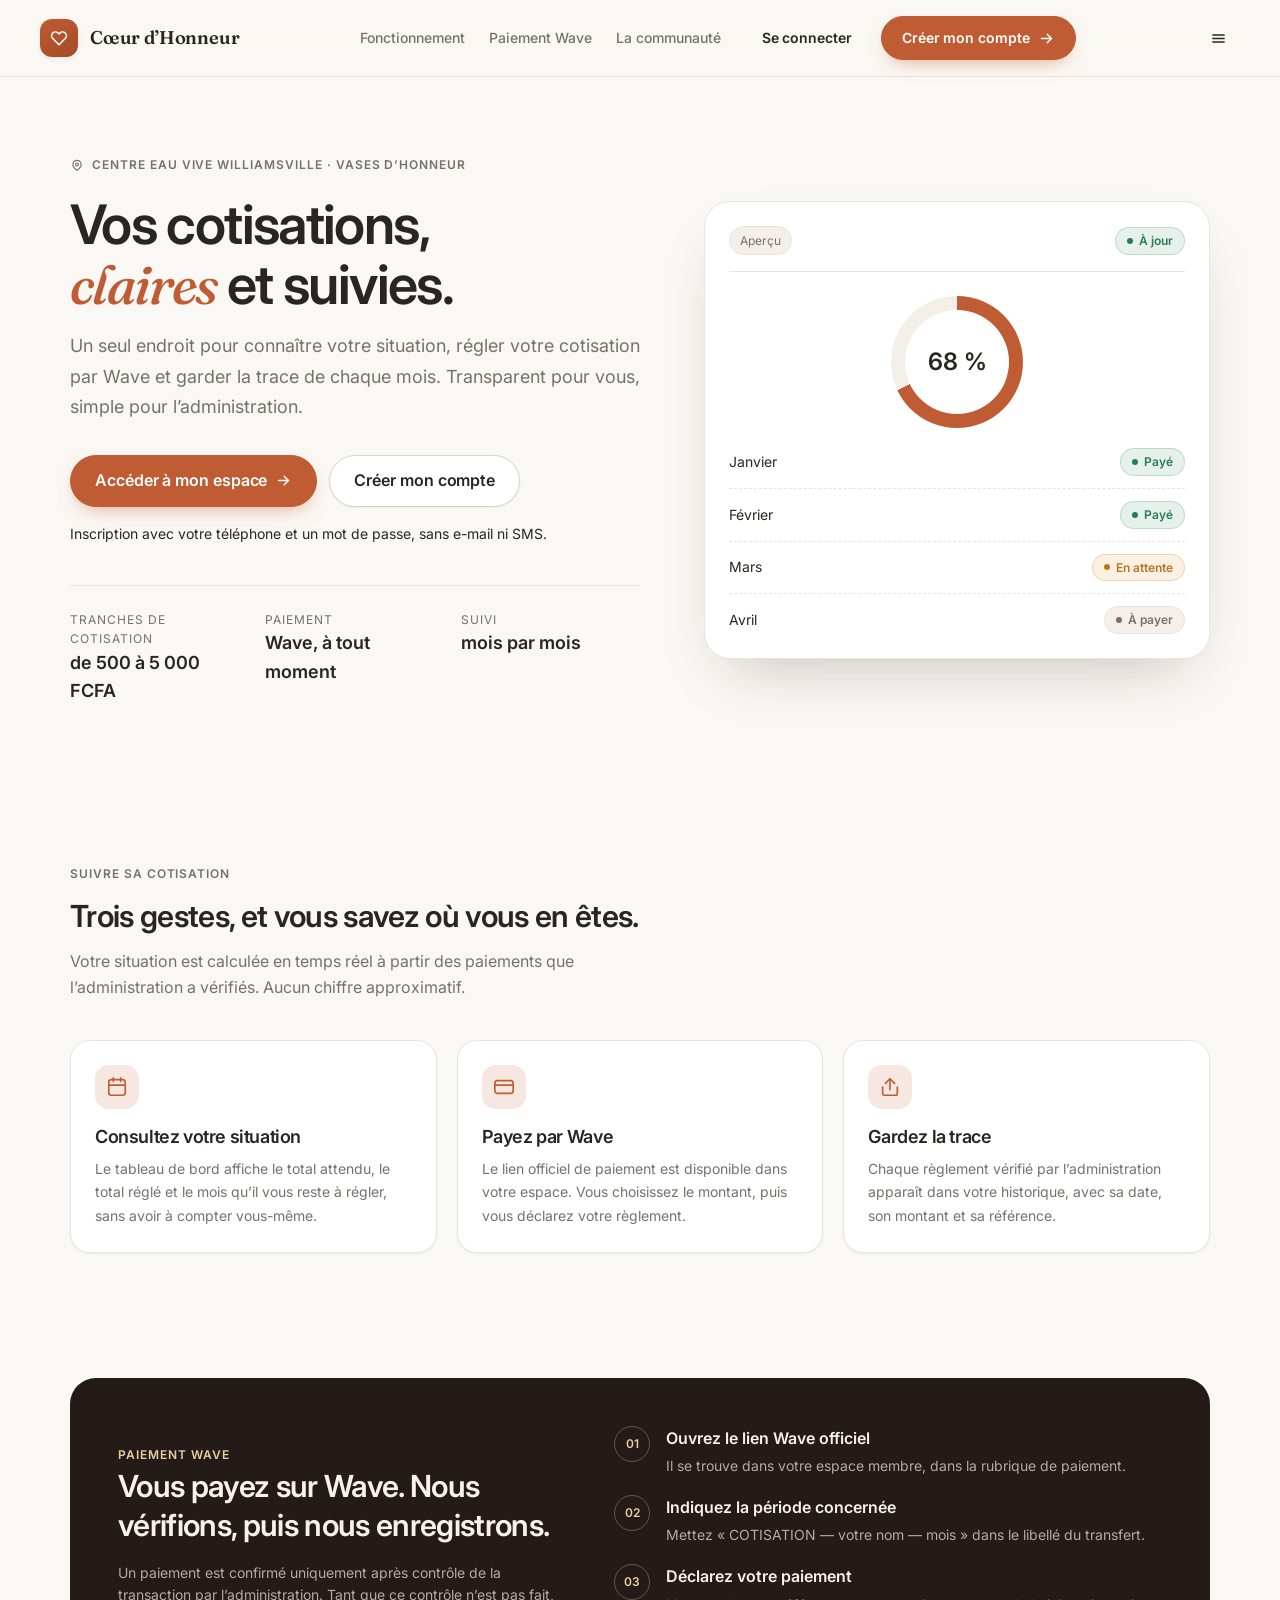
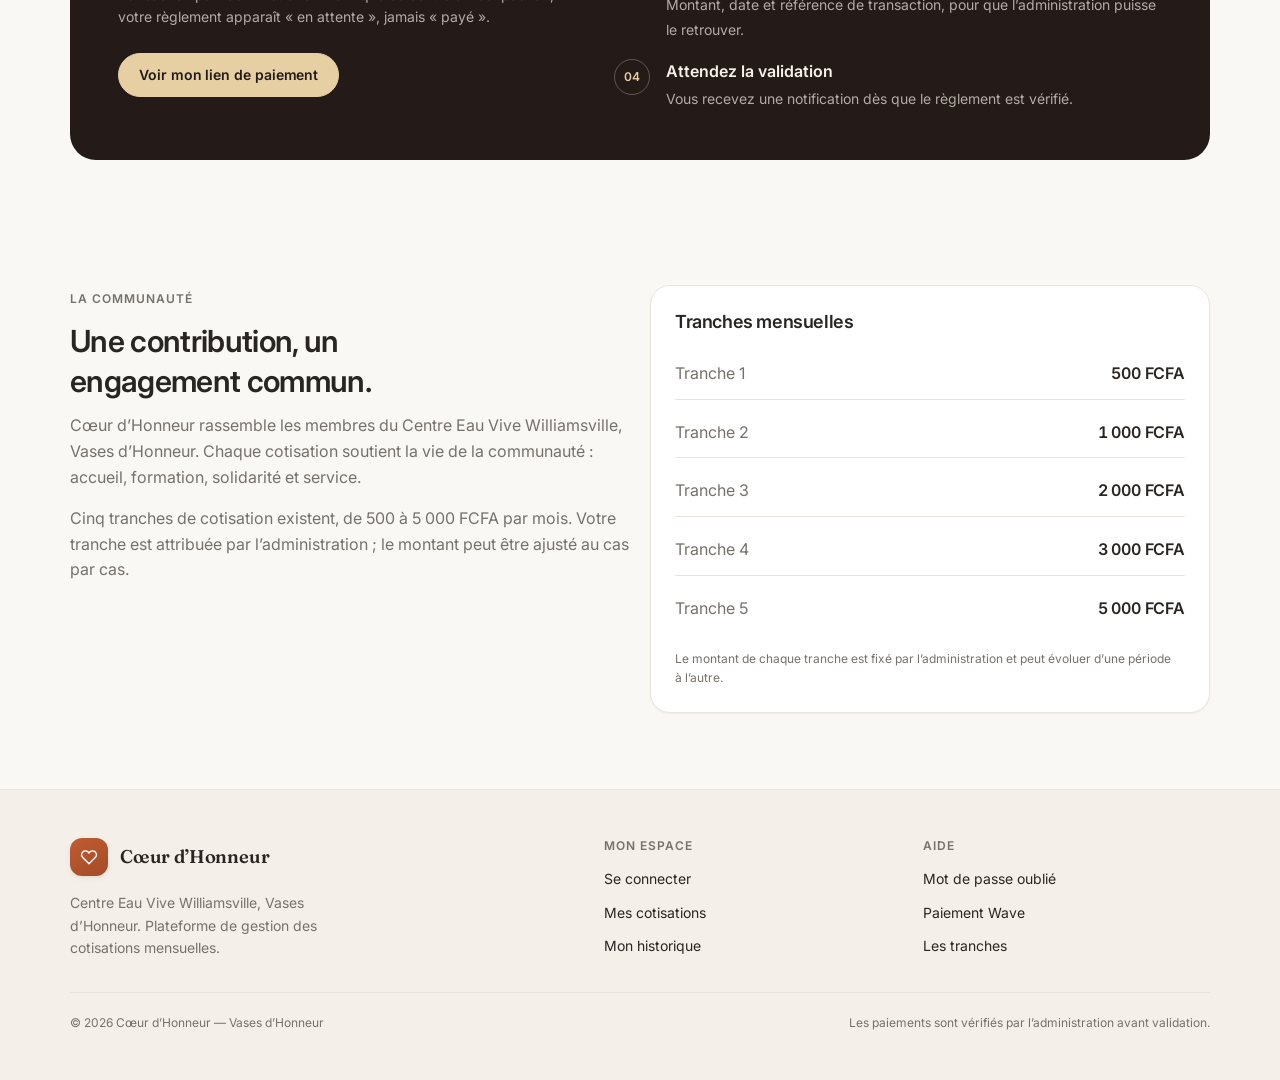
==== commit f568506b: "5eme" ====
--- a/index.html
+++ b/index.html
@@ -50,8 +50,8 @@
 
           <div class="site-header__actions">
             <a class="btn btn--ghost" href="login.html">Se connecter</a>
-            <a class="btn btn--primary" href="login.html">
-              Accéder à mon espace
+            <a class="btn btn--primary" href="register.html">
+              Créer mon compte
               <svg viewBox="0 0 24 24" fill="none" stroke="currentColor" stroke-width="2" stroke-linecap="round" stroke-linejoin="round" aria-hidden="true">
                 <path d="M5 12h14" /><path d="m13 6 6 6-6 6" />
               </svg>
@@ -77,6 +77,7 @@
           <a href="#paiement">Paiement Wave</a>
           <a href="#communaute">La communauté</a>
           <a href="login.html">Se connecter</a>
+          <a href="register.html">Créer mon compte</a>
         </nav>
 
         <main id="contenu">
@@ -108,11 +109,12 @@
                     <path d="M5 12h14" /><path d="m13 6 6 6-6 6" />
                   </svg>
                 </a>
-                <a class="btn btn--secondary btn--lg" href="#fonctionnement">
-                  Comment ça marche
+                <a class="btn btn--secondary btn--lg" href="register.html">
+                  Créer mon compte
                 </a>
               </div>
 
+              <p class="text-sm" style="margin-top: var(--sp-4)">Inscription avec votre téléphone et un mot de passe, sans e-mail ni SMS.</p>
               <dl class="hero__facts">
                 <div>
                   <dt>Tranches de cotisation</dt>
--- a/assets/css/responsive.css
+++ b/assets/css/responsive.css
@@ -156,7 +156,8 @@
   }
 
   /* Tableau transformé en cartes empilées.
-     Chaque <td> doit porter l'attribut data-label="En-tête". */
+     Chaque <td> (et l'éventuel <th scope="row">) porte data-label="En-tête".
+     Le contenu multi-ligne est enveloppé dans .cell-value. */
   .table--stack thead {
     display: none;
   }
@@ -164,7 +165,8 @@
   .table--stack,
   .table--stack tbody,
   .table--stack tr,
-  .table--stack td {
+  .table--stack td,
+  .table--stack th[scope="row"] {
     display: block;
     width: 100%;
   }
@@ -178,17 +180,20 @@
     border-bottom: 0;
   }
 
-  .table--stack td {
+  .table--stack td,
+  .table--stack th[scope="row"] {
     display: flex;
     align-items: center;
     justify-content: space-between;
-    gap: var(--sp-4);
+    flex-wrap: wrap;
+    gap: var(--sp-2) var(--sp-4);
     padding: 6px 0;
     text-align: right;
     font-size: var(--fs-sm);
   }
 
-  .table--stack td::before {
+  .table--stack td::before,
+  .table--stack th[scope="row"]::before {
     content: attr(data-label);
     flex-shrink: 0;
     font-size: var(--fs-2xs);
@@ -199,13 +204,43 @@
     text-align: left;
   }
 
+  .table--stack th[scope="row"] {
+    font-weight: 600;
+    padding-bottom: var(--sp-2);
+  }
+
+  .table--stack .cell-value {
+    justify-items: end;
+    text-align: right;
+  }
+
+  /* Cellule d'actions : les boutons occupent toute la largeur de la carte */
+  .table--stack td.cell-actions {
+    flex-direction: column;
+    align-items: stretch;
+    gap: var(--sp-2);
+    margin-top: var(--sp-2);
+    padding-top: var(--sp-3);
+    border-top: 1px dashed var(--line);
+  }
+
+  .table--stack td.cell-actions::before {
+    display: none;
+  }
+
+  .table--stack td.cell-actions .btn {
+    flex: 1 1 auto;
+  }
+
   .table--stack td.cell-amount,
-  .table--stack td.cell-actions {
+  .table--stack td.cell-actions,
+  .table--stack td.table__num {
     text-align: right;
   }
 
   .table--stack td[data-label=""]::before,
-  .table--stack td:not([data-label])::before {
+  .table--stack td:not([data-label])::before,
+  .table--stack th[scope="row"]:not([data-label])::before {
     content: none;
   }
 
@@ -282,6 +317,17 @@
 
   .dialog__foot .btn {
     width: 100%;
+  }
+
+  /* Filtres : la rangée d'onglets reste dans l'écran, défilement horizontal */
+  .tabs {
+    width: 100%;
+    max-width: 100%;
+  }
+
+  /* Cibles tactiles : les petits boutons montent à 44 px au doigt */
+  .btn--sm {
+    min-height: 44px;
   }
 
   .toast-stack {
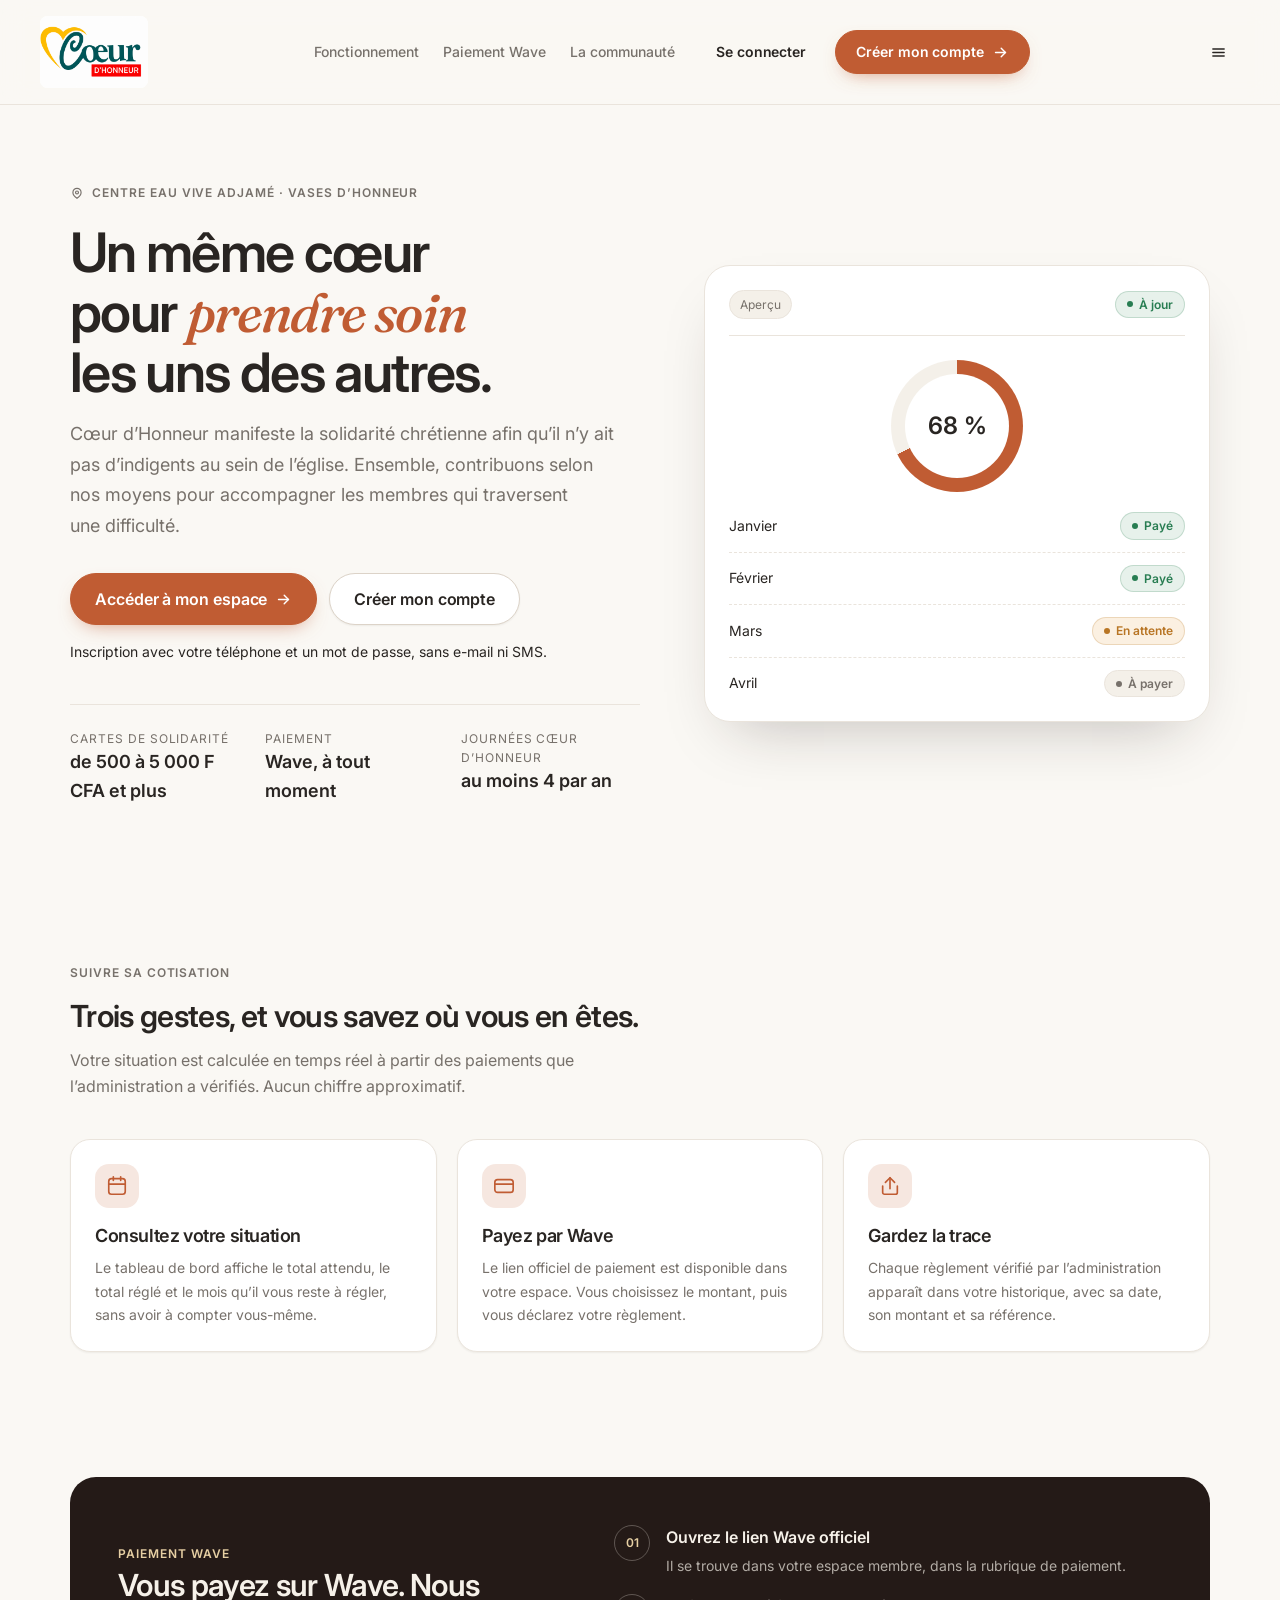
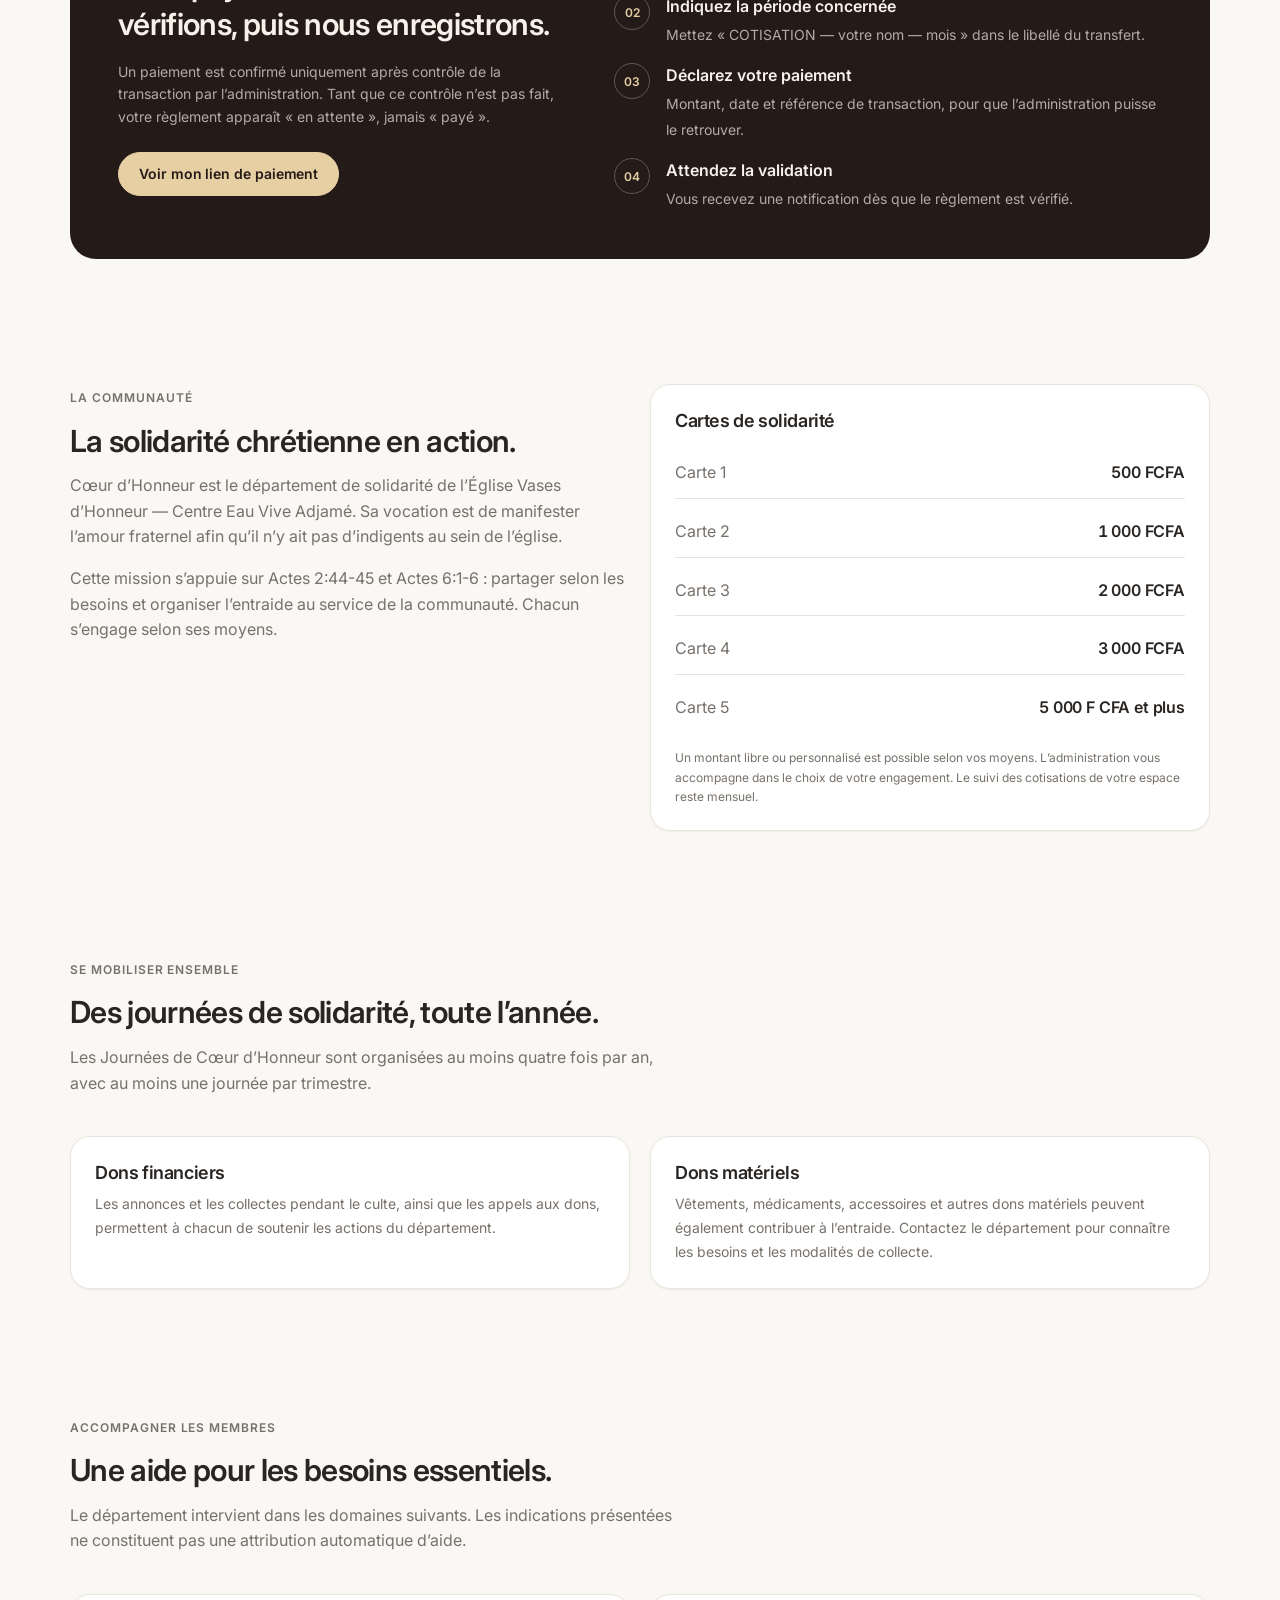
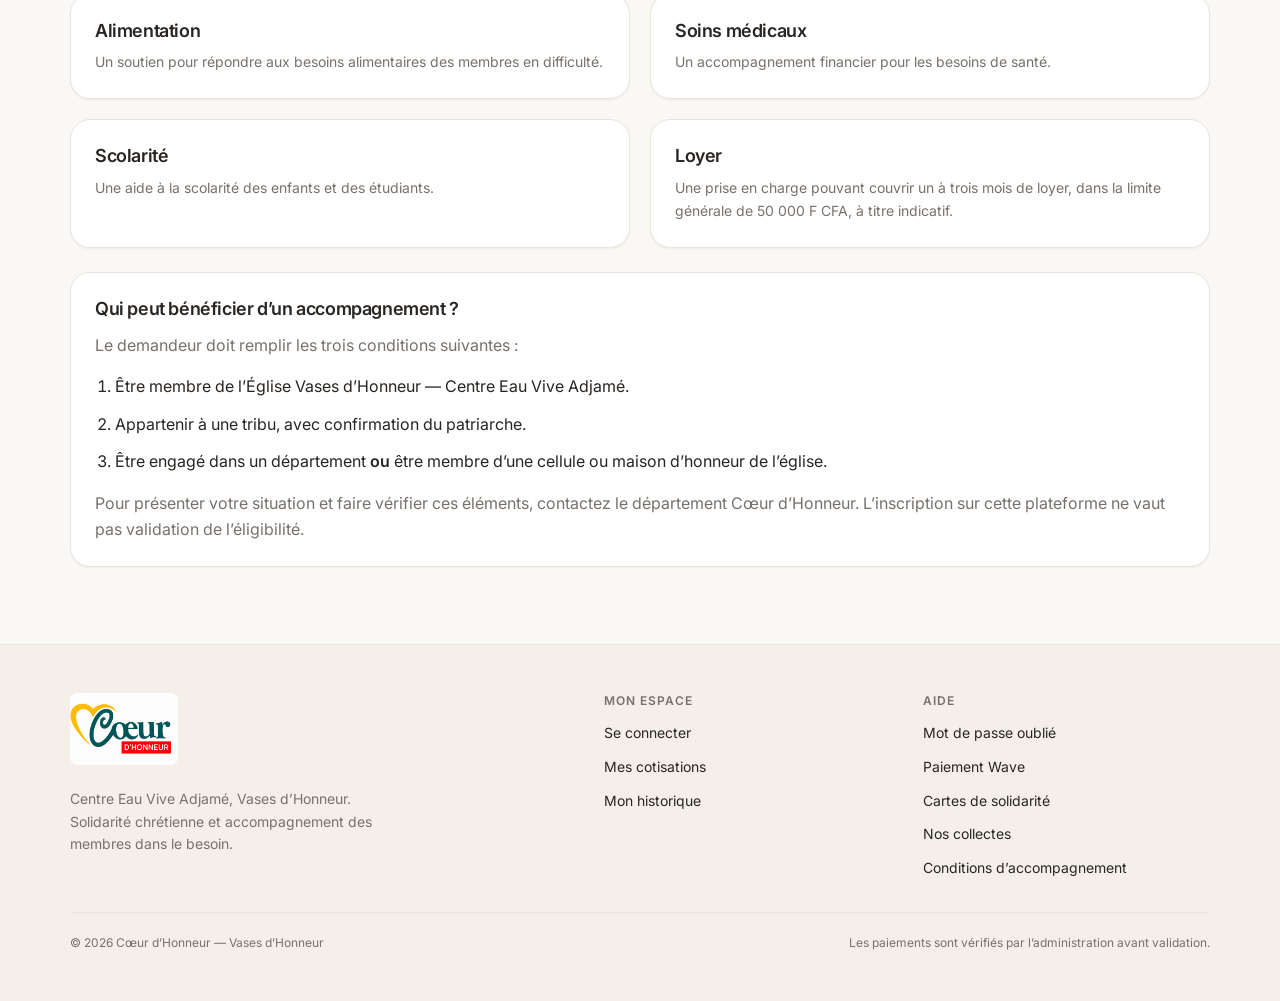
==== commit 155ebcd5: "6eme" ====
--- a/index.html
+++ b/index.html
@@ -3,10 +3,10 @@
   <head>
     <meta charset="utf-8" />
     <meta name="viewport" content="width=device-width, initial-scale=1" />
-    <title>Cœur d'Honneur — Cotisations du Centre Eau Vive Williamsville</title>
+    <title>Cœur d'Honneur — Solidarité chrétienne à Adjamé</title>
     <meta
       name="description"
-      content="Plateforme de suivi des cotisations mensuelles de la communauté Cœur d'Honneur — Centre Eau Vive Williamsville, Vases d'Honneur. Consultez votre situation, payez par Wave, suivez chaque mois."
+      content="Cœur d’Honneur, département de solidarité chrétienne de Vases d’Honneur — Centre Eau Vive Adjamé. Cartes de solidarité, collectes et soutien aux membres dans le besoin."
     />
     <meta name="theme-color" content="#241A17" />
     <meta name="color-scheme" content="light" />
@@ -89,17 +89,17 @@
                   <path d="M12 21s-7-4.6-7-10a7 7 0 0 1 14 0c0 5.4-7 10-7 10Z" />
                   <circle cx="12" cy="11" r="2.5" />
                 </svg>
-                Centre Eau Vive Williamsville · Vases d’Honneur
+                Centre Eau Vive Adjamé · Vases d’Honneur
               </p>
 
               <h1 class="hero__title" id="titre-hero">
-                Vos cotisations, <em>claires</em> et suivies.
+                Un même cœur pour <em>prendre soin</em> les uns des autres.
               </h1>
 
               <p class="hero__lead">
-                Un seul endroit pour connaître votre situation, régler votre cotisation
-                par Wave et garder la trace de chaque mois. Transparent pour vous,
-                simple pour l’administration.
+                Cœur d’Honneur manifeste la solidarité chrétienne afin qu’il n’y ait
+                pas d’indigents au sein de l’église. Ensemble, contribuons selon nos
+                moyens pour accompagner les membres qui traversent une difficulté.
               </p>
 
               <div class="hero__actions">
@@ -117,16 +117,16 @@
               <p class="text-sm" style="margin-top: var(--sp-4)">Inscription avec votre téléphone et un mot de passe, sans e-mail ni SMS.</p>
               <dl class="hero__facts">
                 <div>
-                  <dt>Tranches de cotisation</dt>
-                  <dd>de 500 à 5 000 FCFA</dd>
+                  <dt>Cartes de solidarité</dt>
+                  <dd>de 500 à 5 000 F CFA et plus</dd>
                 </div>
                 <div>
                   <dt>Paiement</dt>
                   <dd>Wave, à tout moment</dd>
                 </div>
                 <div>
-                  <dt>Suivi</dt>
-                  <dd>mois par mois</dd>
+                  <dt>Journées Cœur d’Honneur</dt>
+                  <dd>au moins 4 par an</dd>
                 </div>
               </dl>
             </div>
@@ -264,50 +264,94 @@
               <div class="reveal">
                 <p class="eyebrow">La communauté</p>
                 <h2 id="titre-communaute" style="margin-block: var(--sp-3)">
-                  Une contribution, un engagement commun.
+                  La solidarité chrétienne en action.
                 </h2>
                 <p class="muted">
-                  Cœur d’Honneur rassemble les membres du Centre Eau Vive Williamsville,
-                  Vases d’Honneur. Chaque cotisation soutient la vie de la communauté :
-                  accueil, formation, solidarité et service.
+                  Cœur d’Honneur est le département de solidarité de l’Église
+                  Vases d’Honneur — Centre Eau Vive Adjamé. Sa vocation est de
+                  manifester l’amour fraternel afin qu’il n’y ait pas d’indigents
+                  au sein de l’église.
                 </p>
                 <p class="muted" style="margin-top: var(--sp-4)">
-                  Cinq tranches de cotisation existent, de 500 à 5 000 FCFA par mois.
-                  Votre tranche est attribuée par l’administration ; le montant peut
-                  être ajusté au cas par cas.
+                  Cette mission s’appuie sur Actes 2:44-45 et Actes 6:1-6 :
+                  partager selon les besoins et organiser l’entraide au service
+                  de la communauté. Chacun s’engage selon ses moyens.
                 </p>
               </div>
 
               <article class="card card--pad reveal" data-delay="1">
-                <h3 style="margin-bottom: var(--sp-4)">Tranches mensuelles</h3>
+                <h3 style="margin-bottom: var(--sp-4)">Cartes de solidarité</h3>
                 <ul role="list" class="stack stack--sm">
                   <li class="between" style="padding-block: var(--sp-3); border-bottom: 1px solid var(--line)">
-                    <span class="muted">Tranche 1</span>
+                    <span class="muted">Carte 1</span>
                     <strong class="money">500 FCFA</strong>
                   </li>
                   <li class="between" style="padding-block: var(--sp-3); border-bottom: 1px solid var(--line)">
-                    <span class="muted">Tranche 2</span>
+                    <span class="muted">Carte 2</span>
                     <strong class="money">1 000 FCFA</strong>
                   </li>
                   <li class="between" style="padding-block: var(--sp-3); border-bottom: 1px solid var(--line)">
-                    <span class="muted">Tranche 3</span>
+                    <span class="muted">Carte 3</span>
                     <strong class="money">2 000 FCFA</strong>
                   </li>
                   <li class="between" style="padding-block: var(--sp-3); border-bottom: 1px solid var(--line)">
-                    <span class="muted">Tranche 4</span>
+                    <span class="muted">Carte 4</span>
                     <strong class="money">3 000 FCFA</strong>
                   </li>
                   <li class="between" style="padding-block: var(--sp-3)">
-                    <span class="muted">Tranche 5</span>
-                    <strong class="money">5 000 FCFA</strong>
+                    <span class="muted">Carte 5</span>
+                    <strong class="money">5 000 F CFA et plus</strong>
                   </li>
                 </ul>
                 <p class="text-xs muted" style="margin-top: var(--sp-4)">
-                  Le montant de chaque tranche est fixé par l’administration et peut
-                  évoluer d’une période à l’autre.
-                </p>
-              </article>
-            </div>
+                  Un montant libre ou personnalisé est possible selon vos moyens.
+                  L’administration vous accompagne dans le choix de votre engagement.
+                  Le suivi des cotisations de votre espace reste mensuel.
+                </p>
+              </article>
+            </div>
+          </section>
+
+          <section class="section section--tight" id="collectes" aria-labelledby="titre-collectes">
+            <div class="section-head reveal">
+              <p class="eyebrow">Se mobiliser ensemble</p>
+              <h2 id="titre-collectes">Des journées de solidarité, toute l’année.</h2>
+              <p class="muted">Les Journées de Cœur d’Honneur sont organisées au moins quatre fois par an, avec au moins une journée par trimestre.</p>
+            </div>
+            <div class="panel-grid panel-grid--2">
+              <article class="card card--pad feature reveal">
+                <h3>Dons financiers</h3>
+                <p>Les annonces et les collectes pendant le culte, ainsi que les appels aux dons, permettent à chacun de soutenir les actions du département.</p>
+              </article>
+              <article class="card card--pad feature reveal">
+                <h3>Dons matériels</h3>
+                <p>Vêtements, médicaments, accessoires et autres dons matériels peuvent également contribuer à l’entraide. Contactez le département pour connaître les besoins et les modalités de collecte.</p>
+              </article>
+            </div>
+          </section>
+
+          <section class="section" id="accompagnement" aria-labelledby="titre-accompagnement">
+            <div class="section-head reveal">
+              <p class="eyebrow">Accompagner les membres</p>
+              <h2 id="titre-accompagnement">Une aide pour les besoins essentiels.</h2>
+              <p class="muted">Le département intervient dans les domaines suivants. Les indications présentées ne constituent pas une attribution automatique d’aide.</p>
+            </div>
+            <div class="panel-grid panel-grid--2">
+              <article class="card card--pad feature reveal"><h3>Alimentation</h3><p>Un soutien pour répondre aux besoins alimentaires des membres en difficulté.</p></article>
+              <article class="card card--pad feature reveal"><h3>Soins médicaux</h3><p>Un accompagnement financier pour les besoins de santé.</p></article>
+              <article class="card card--pad feature reveal"><h3>Scolarité</h3><p>Une aide à la scolarité des enfants et des étudiants.</p></article>
+              <article class="card card--pad feature reveal"><h3>Loyer</h3><p>Une prise en charge pouvant couvrir un à trois mois de loyer, dans la limite générale de 50 000 F CFA, à titre indicatif.</p></article>
+            </div>
+            <article class="card card--pad reveal" style="margin-top: var(--sp-6)">
+              <h3>Qui peut bénéficier d’un accompagnement ?</h3>
+              <p class="muted" style="margin-top: var(--sp-3)">Le demandeur doit remplir les trois conditions suivantes :</p>
+              <ol style="padding-left: var(--sp-5); margin-top: var(--sp-4); display: grid; gap: var(--sp-3)">
+                <li>Être membre de l’Église Vases d’Honneur — Centre Eau Vive Adjamé.</li>
+                <li>Appartenir à une tribu, avec confirmation du patriarche.</li>
+                <li>Être engagé dans un département <strong>ou</strong> être membre d’une cellule ou maison d’honneur de l’église.</li>
+              </ol>
+              <p class="muted" style="margin-top: var(--sp-4)">Pour présenter votre situation et faire vérifier ces éléments, contactez le département Cœur d’Honneur. L’inscription sur cette plateforme ne vaut pas validation de l’éligibilité.</p>
+            </article>
           </section>
         </main>
 
@@ -323,8 +367,8 @@
               <span class="brand__word">Cœur d’Honneur</span>
             </a>
             <p class="text-sm muted" style="margin-top: var(--sp-4); max-width: 34ch">
-              Centre Eau Vive Williamsville, Vases d’Honneur.
-              Plateforme de gestion des cotisations mensuelles.
+              Centre Eau Vive Adjamé, Vases d’Honneur.
+              Solidarité chrétienne et accompagnement des membres dans le besoin.
             </p>
           </div>
 
@@ -340,9 +384,11 @@
           <div>
             <h4>Aide</h4>
             <ul>
-              <li><a href="login.html">Mot de passe oublié</a></li>
+              <li><a href="forgot-password.html">Mot de passe oublié</a></li>
               <li><a href="#paiement">Paiement Wave</a></li>
-              <li><a href="#communaute">Les tranches</a></li>
+              <li><a href="#communaute">Cartes de solidarité</a></li>
+              <li><a href="#collectes">Nos collectes</a></li>
+              <li><a href="#accompagnement">Conditions d’accompagnement</a></li>
             </ul>
           </div>
 
--- a/assets/css/layout.css
+++ b/assets/css/layout.css
@@ -60,6 +60,45 @@
 .brand__mark svg {
   width: 20px;
   height: 20px;
+}
+
+/* The supplied portrait PNG contains a sideways wordmark. Keep the source intact. */
+.brand .brand__mark {
+  position: relative;
+  width: 108px;
+  height: 72px;
+  flex: 0 0 108px;
+  overflow: hidden;
+  background: #fff;
+  border-radius: 8px;
+  box-shadow: none;
+}
+
+.brand .brand__mark::before {
+  content: "";
+  position: absolute;
+  left: 50%;
+  top: 50%;
+  width: 72px;
+  height: 108px;
+  background: url("../../logocoeurdhonneur.png") center / contain no-repeat;
+  transform: translate(-50%, -50%) rotate(-90deg);
+}
+
+.brand .brand__mark svg {
+  display: none;
+}
+
+/* The image already includes the name; retain the text for screen readers. */
+.brand .brand__word {
+  position: absolute;
+  width: 1px;
+  height: 1px;
+  padding: 0;
+  margin: -1px;
+  overflow: hidden;
+  clip-path: inset(50%);
+  white-space: nowrap;
 }
 
 .brand__word {
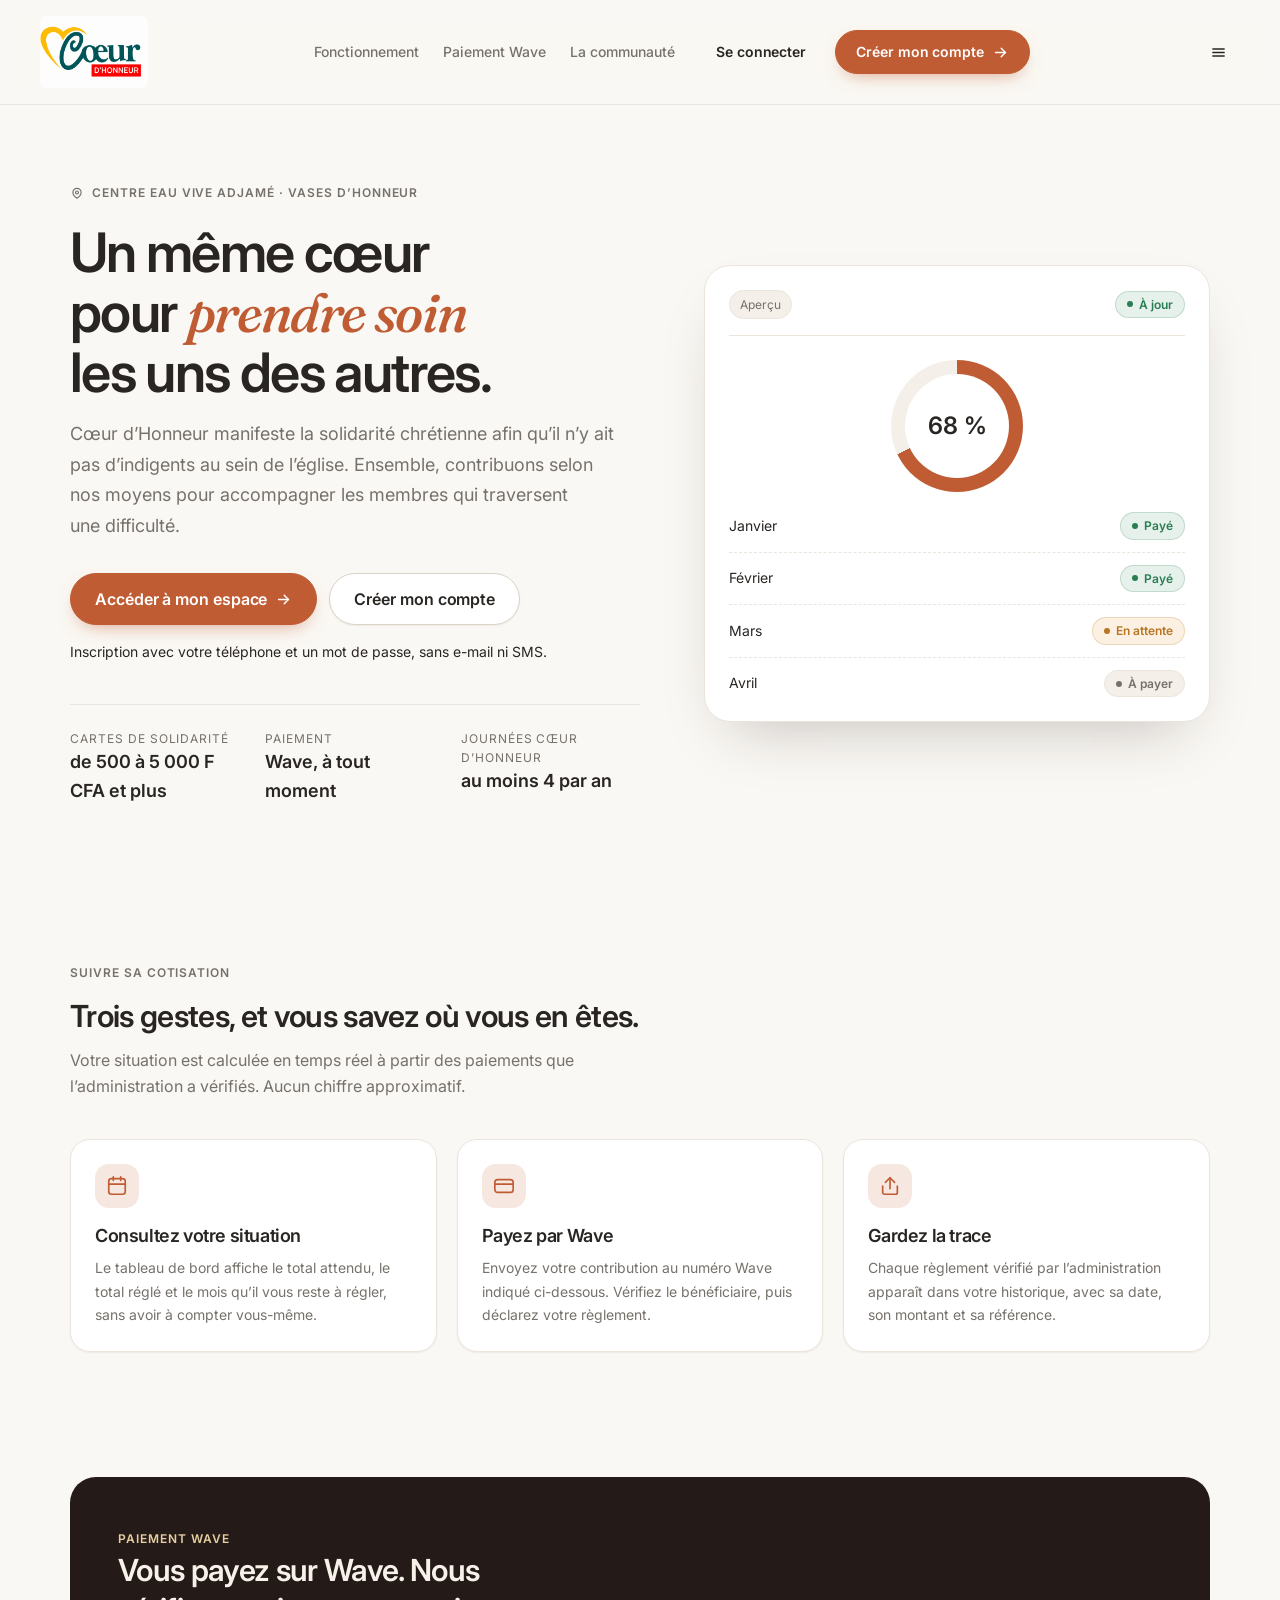
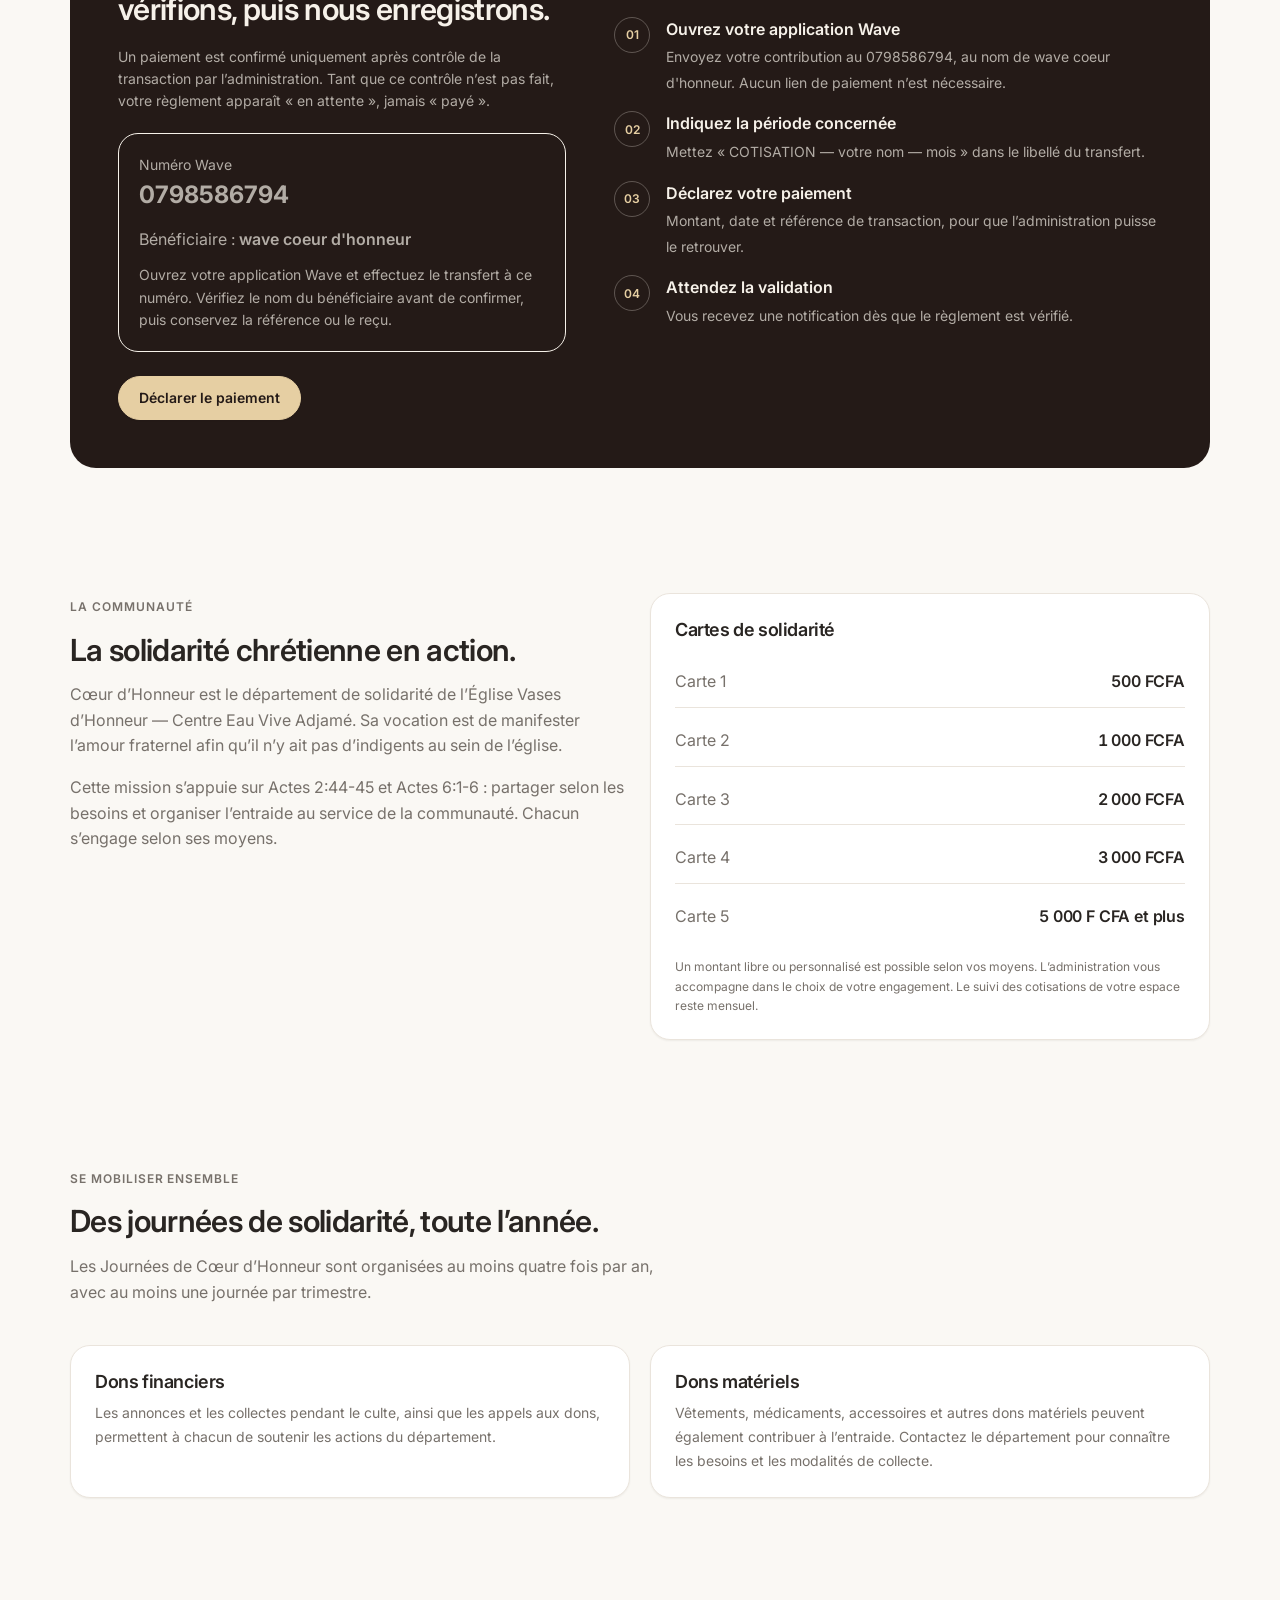
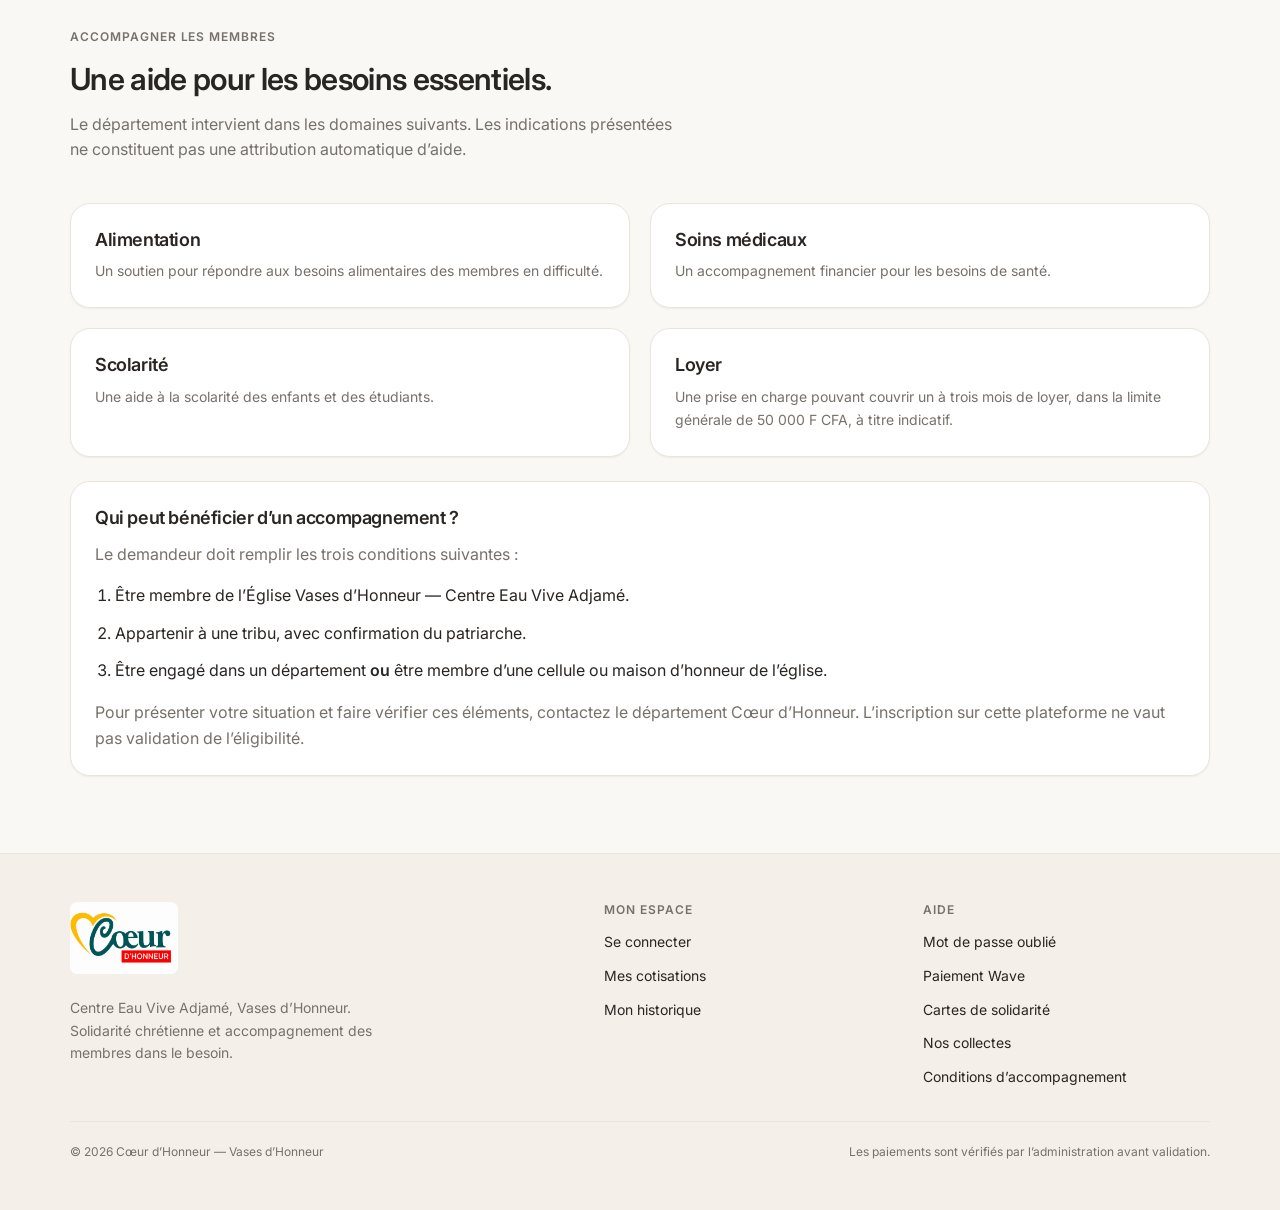
==== commit 14679ae0: "7eme" ====
--- a/index.html
+++ b/index.html
@@ -198,8 +198,8 @@
                 </div>
                 <h3>Payez par Wave</h3>
                 <p>
-                  Le lien officiel de paiement est disponible dans votre espace.
-                  Vous choisissez le montant, puis vous déclarez votre règlement.
+                  Envoyez votre contribution au numéro Wave indiqué ci-dessous.
+                  Vérifiez le bénéficiaire, puis déclarez votre règlement.
                 </p>
               </article>
 
@@ -230,17 +230,21 @@
                   par l’administration. Tant que ce contrôle n’est pas fait, votre
                   règlement apparaît « en attente », jamais « payé ».
                 </p>
+                <div style="margin-top: var(--sp-5); padding: var(--sp-5); border: 1px solid currentColor; border-radius: var(--r-lg)" aria-label="Coordonnées de paiement Wave">
+                  <p class="text-sm">Numéro Wave</p>
+                  <p style="font-size: var(--fs-xl); font-weight: 700; user-select: all"><bdi>0798586794</bdi></p>
+                  <p style="margin-top: var(--sp-3)">Bénéficiaire : <strong>wave coeur d'honneur</strong></p>
+                  <p class="text-sm" style="margin-top: var(--sp-3)">Ouvrez votre application Wave et effectuez le transfert à ce numéro. Vérifiez le nom du bénéficiaire avant de confirmer, puis conservez la référence ou le reçu.</p>
+                </div>
                 <div class="btn-row" style="margin-top: var(--sp-6)">
-                  <a class="btn btn--gold" href="login.html">
-                    Voir mon lien de paiement
-                  </a>
+                  <a class="btn btn--gold" href="payment.html">Déclarer le paiement</a>
                 </div>
               </div>
 
               <ol class="steps">
                 <li>
-                  <strong>Ouvrez le lien Wave officiel</strong>
-                  <span>Il se trouve dans votre espace membre, dans la rubrique de paiement.</span>
+                  <strong>Ouvrez votre application Wave</strong>
+                  <span>Envoyez votre contribution au 0798586794, au nom de wave coeur d'honneur. Aucun lien de paiement n’est nécessaire.</span>
                 </li>
                 <li>
                   <strong>Indiquez la période concernée</strong>
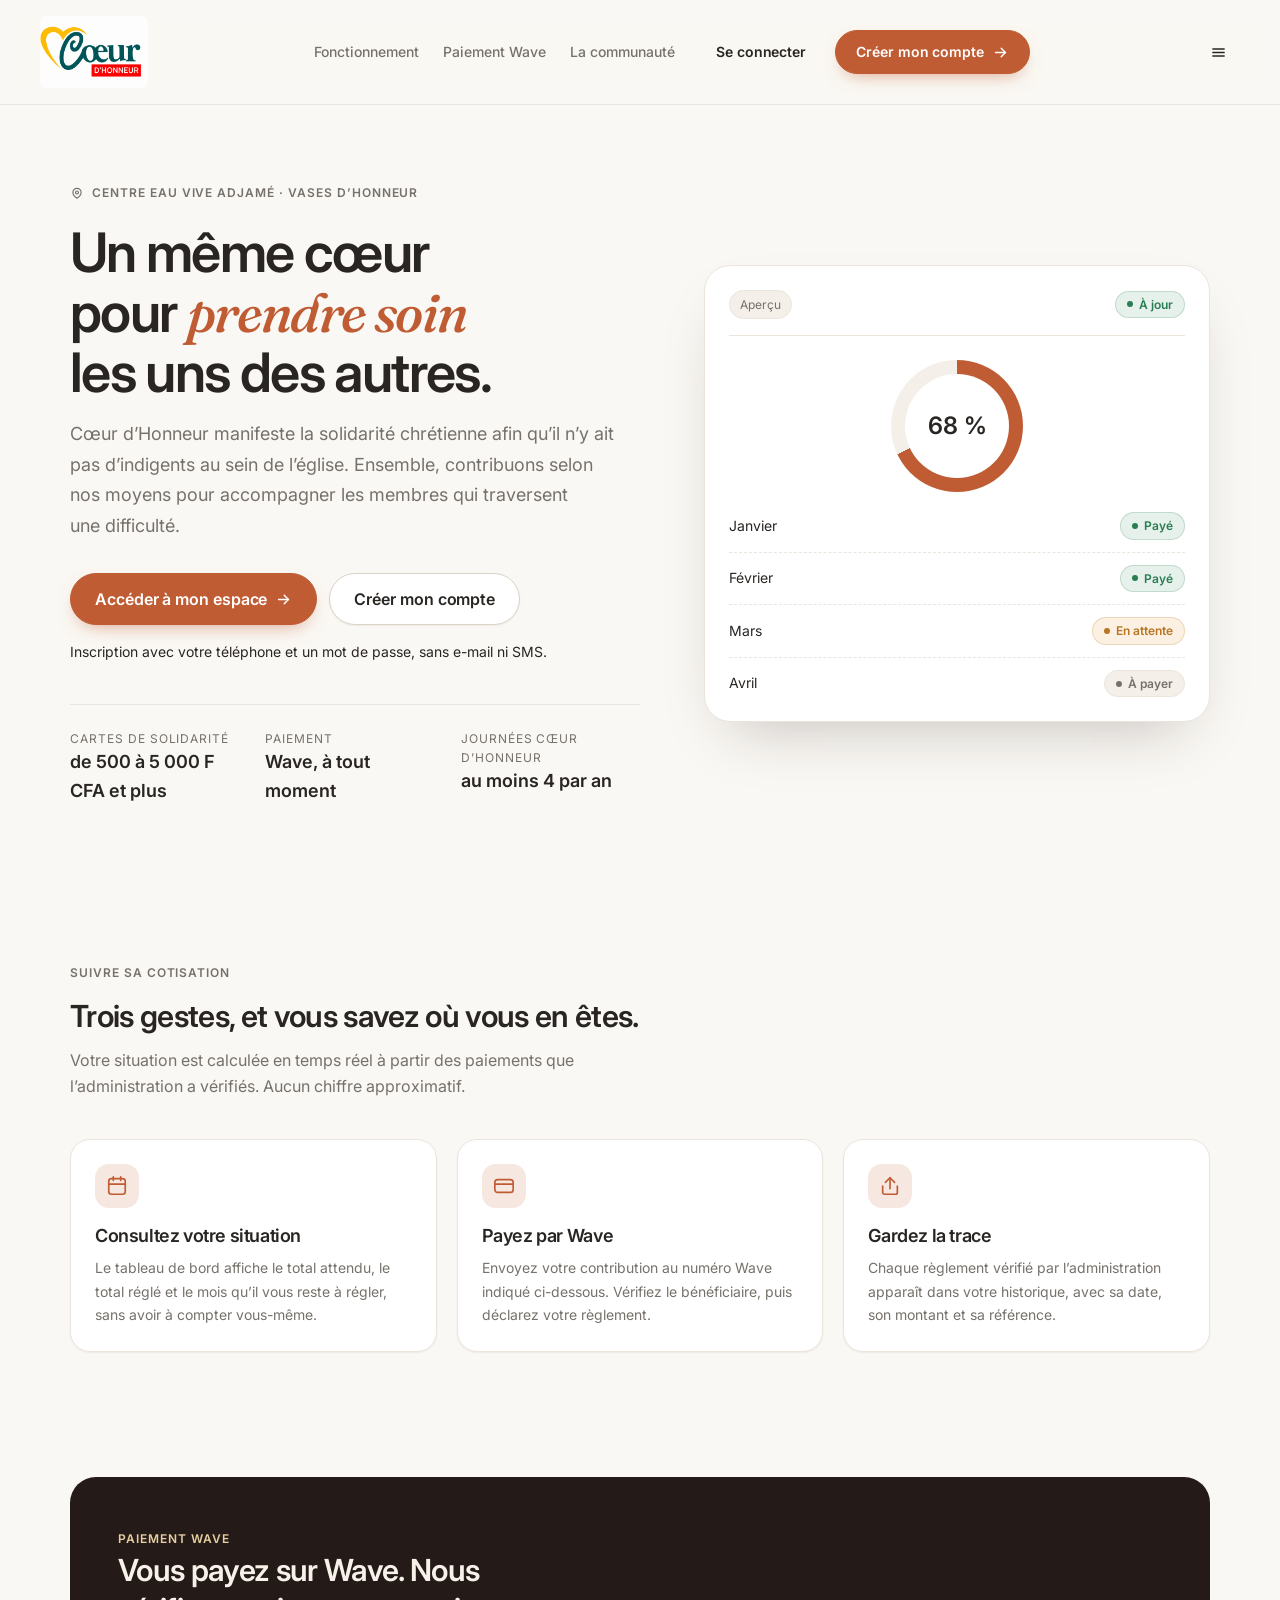
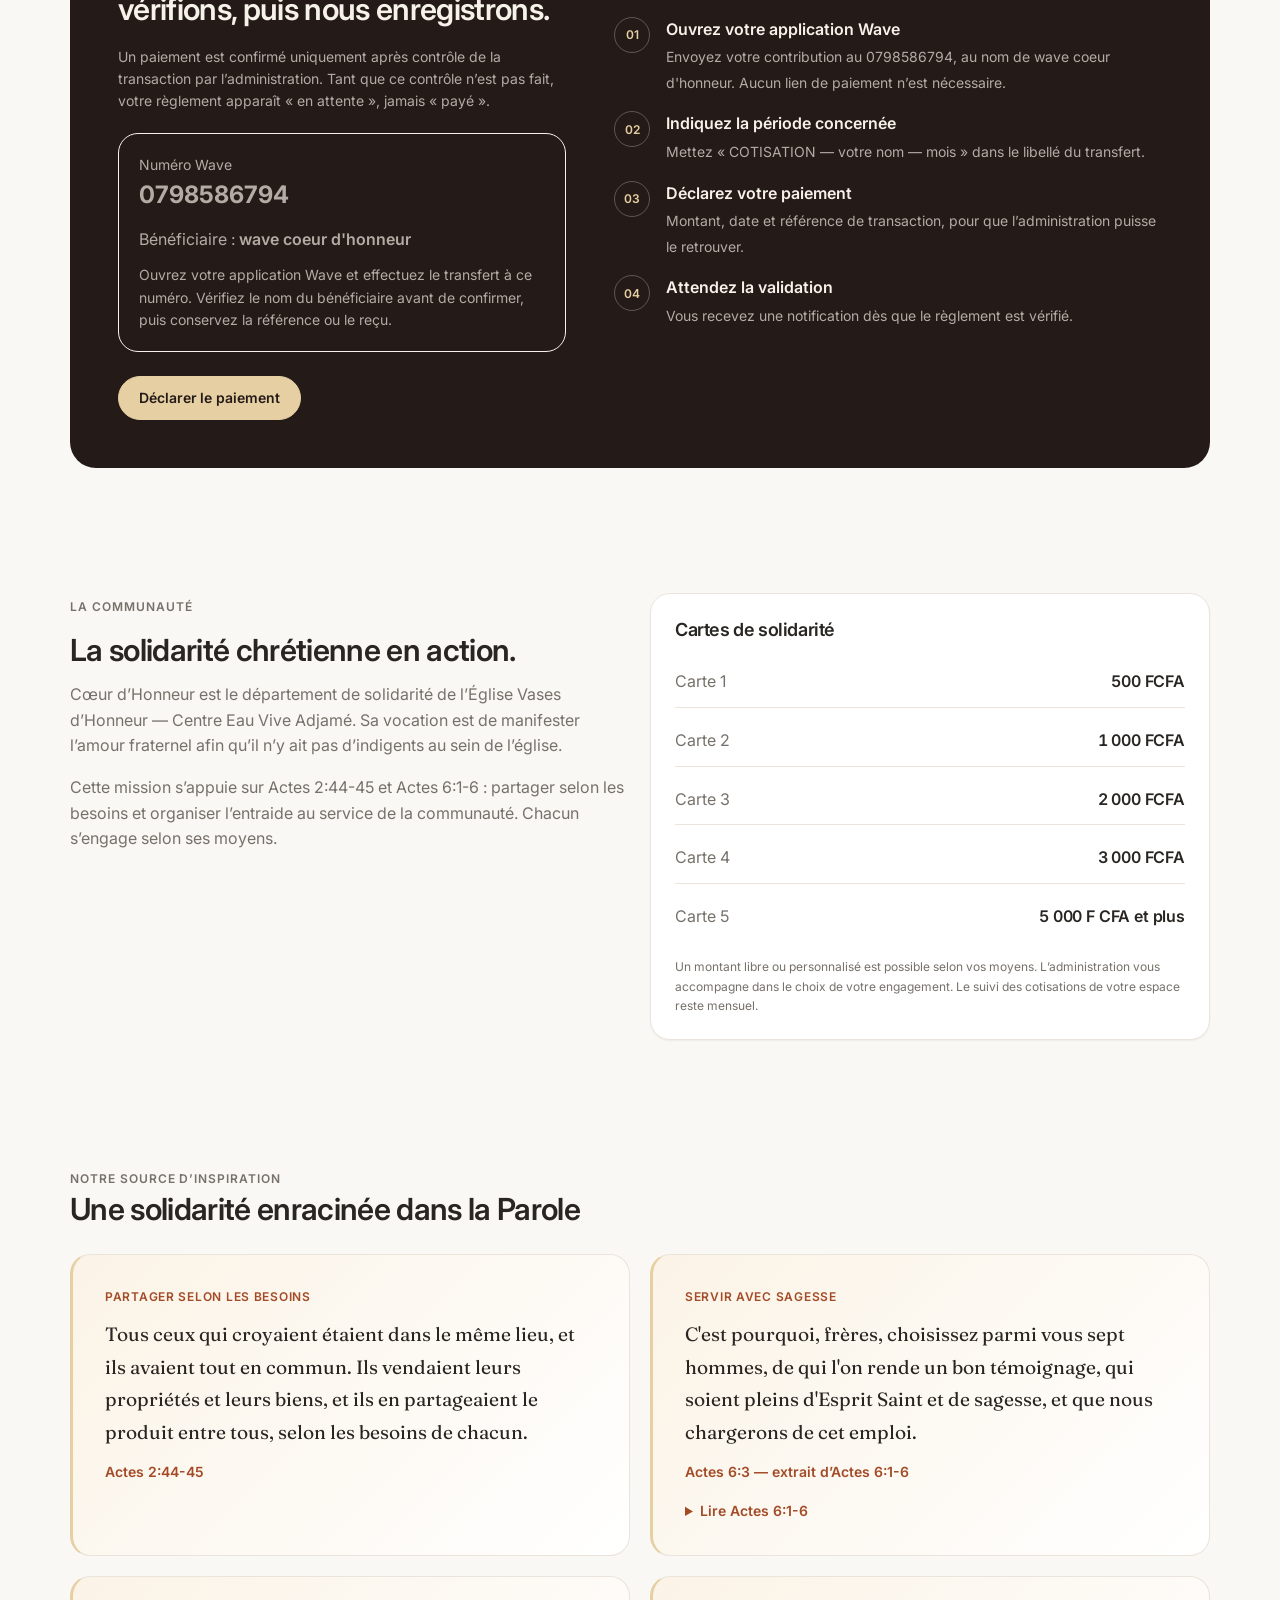
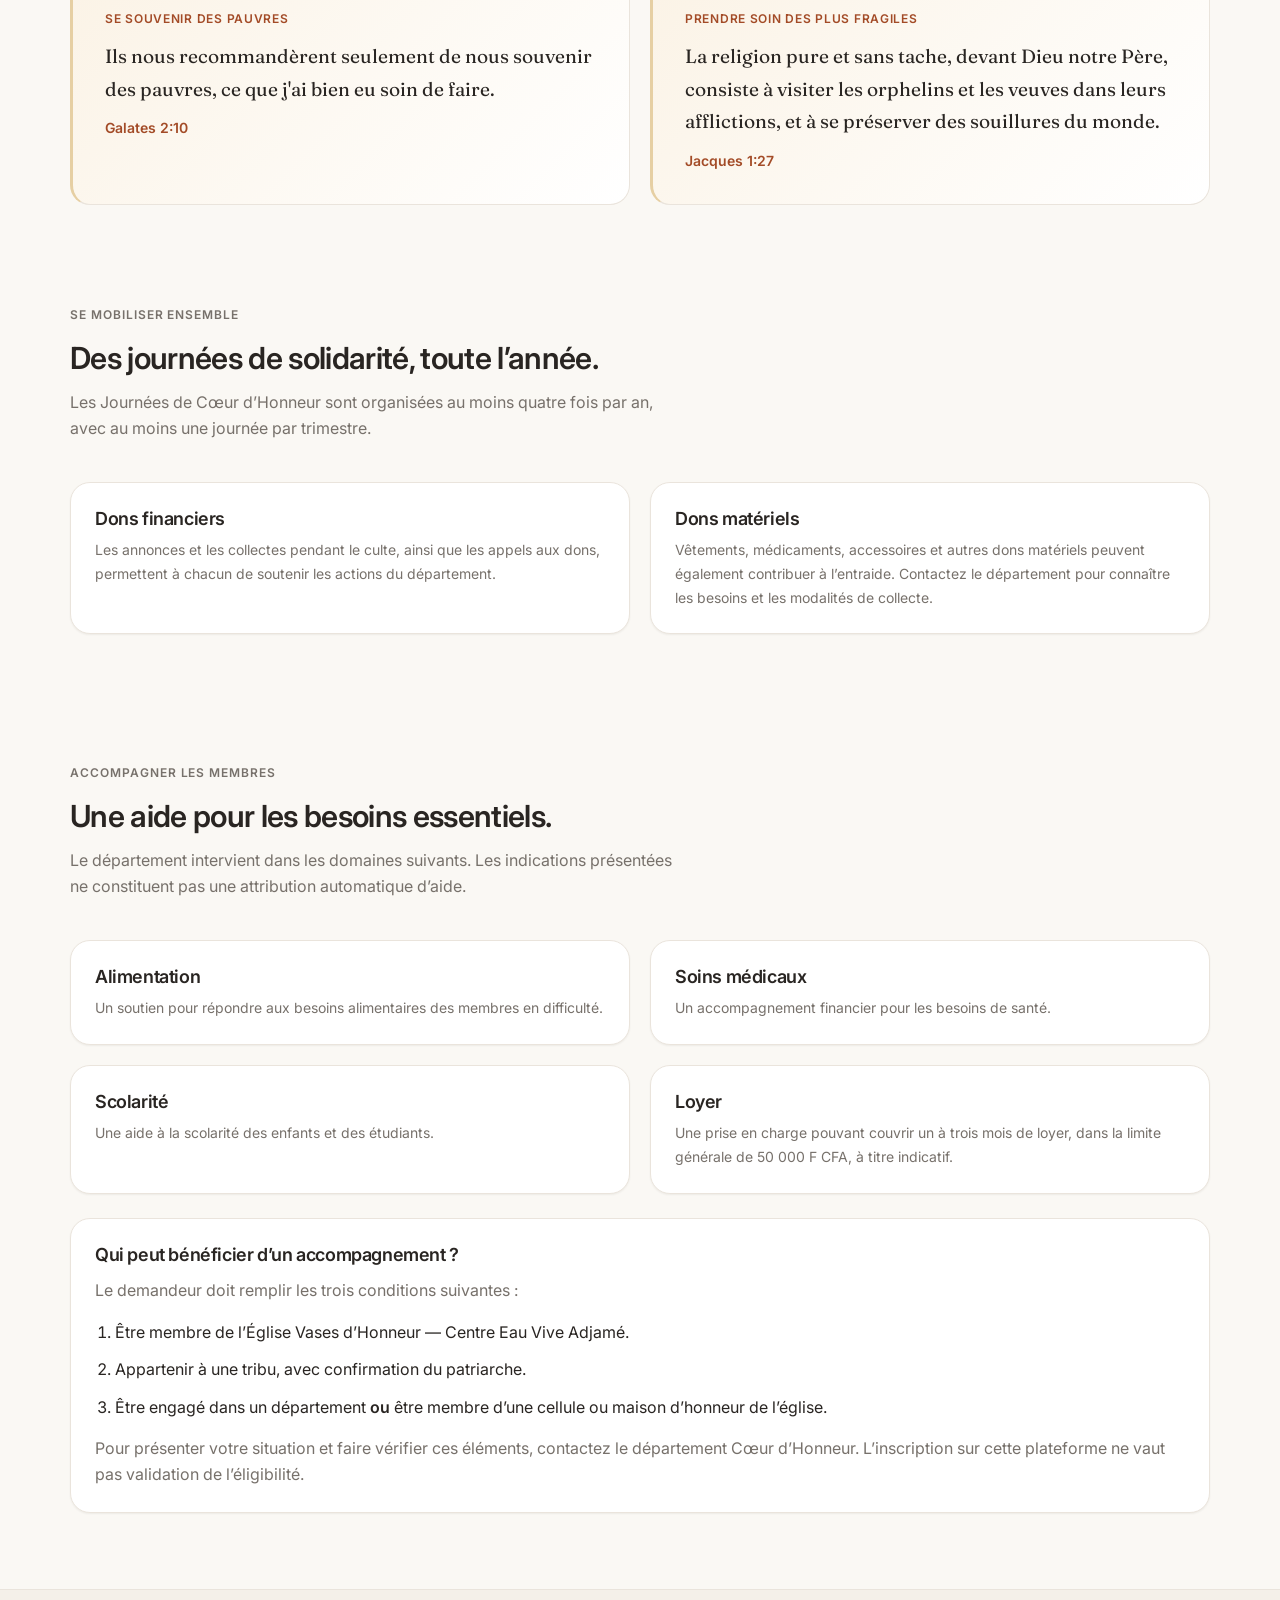
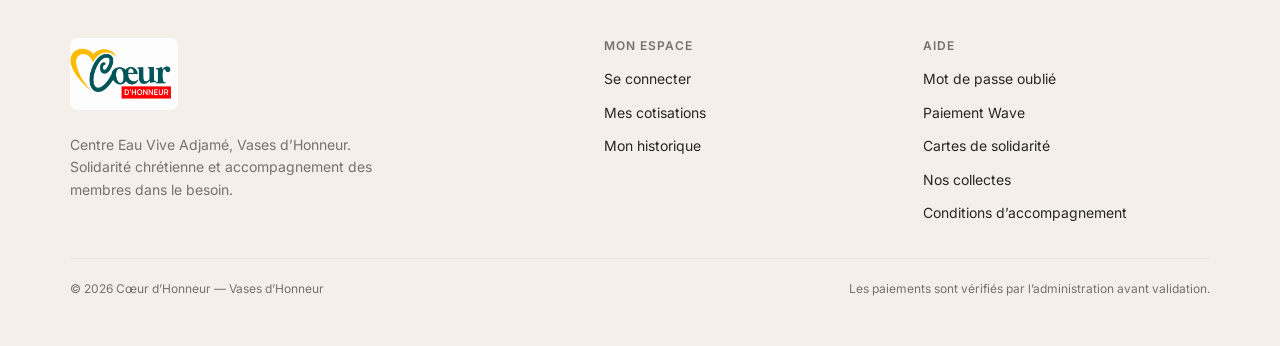
==== commit 2426b7a4: "8eme: ajout versets bibliques" ====
--- a/index.html
+++ b/index.html
@@ -316,6 +316,42 @@
             </div>
           </section>
 
+          <section class="section section--tight" id="fondements" aria-labelledby="titre-fondements">
+            <p class="eyebrow">Notre source d’inspiration</p>
+            <h2 id="titre-fondements">Une solidarité enracinée dans la Parole</h2>
+            <div class="panel-grid panel-grid--2" style="margin-top: var(--sp-6)">
+              <article class="scripture-card">
+                <p class="scripture-card__label">Partager selon les besoins</p>
+                <blockquote><p>Tous ceux qui croyaient étaient dans le même lieu, et ils avaient tout en commun. Ils vendaient leurs propriétés et leurs biens, et ils en partageaient le produit entre tous, selon les besoins de chacun.</p></blockquote>
+                <p class="scripture-card__reference">Actes 2:44-45</p>
+              </article>
+              <article class="scripture-card">
+                <p class="scripture-card__label">Servir avec sagesse</p>
+                <blockquote><p>C'est pourquoi, frères, choisissez parmi vous sept hommes, de qui l'on rende un bon témoignage, qui soient pleins d'Esprit Saint et de sagesse, et que nous chargerons de cet emploi.</p></blockquote>
+                <p class="scripture-card__reference">Actes 6:3 — extrait d’Actes 6:1-6</p>
+                <details>
+                  <summary>Lire Actes 6:1-6</summary>
+                  <p>1 En ce temps-là, le nombre des disciples augmentant, les Hellénistes murmurèrent contre les Hébreux, parce que leurs veuves étaient négligées dans la distribution qui se faisait chaque jour.</p>
+                  <p>2 Les douze convoquèrent la multitude des disciples, et dirent : Il n'est pas convenable que nous laissions la parole de Dieu pour servir aux tables.</p>
+                  <p>3 C'est pourquoi, frères, choisissez parmi vous sept hommes, de qui l'on rende un bon témoignage, qui soient pleins d'Esprit Saint et de sagesse, et que nous chargerons de cet emploi.</p>
+                  <p>4 Et nous, nous continuerons à nous appliquer à la prière et au ministère de la parole.</p>
+                  <p>5 Cette proposition plut à toute l'assemblée. Ils élurent Étienne, homme plein de foi et d'Esprit Saint, Philippe, Prochore, Nicanor, Timon, Parménas, et Nicolas, prosélyte d'Antioche.</p>
+                  <p>6 Ils les présentèrent aux apôtres, qui, après avoir prié, leur imposèrent les mains.</p>
+                </details>
+              </article>
+              <article class="scripture-card">
+                <p class="scripture-card__label">Se souvenir des pauvres</p>
+                <blockquote><p>Ils nous recommandèrent seulement de nous souvenir des pauvres, ce que j'ai bien eu soin de faire.</p></blockquote>
+                <p class="scripture-card__reference">Galates 2:10</p>
+              </article>
+              <article class="scripture-card">
+                <p class="scripture-card__label">Prendre soin des plus fragiles</p>
+                <blockquote><p>La religion pure et sans tache, devant Dieu notre Père, consiste à visiter les orphelins et les veuves dans leurs afflictions, et à se préserver des souillures du monde.</p></blockquote>
+                <p class="scripture-card__reference">Jacques 1:27</p>
+              </article>
+            </div>
+          </section>
+
           <section class="section section--tight" id="collectes" aria-labelledby="titre-collectes">
             <div class="section-head reveal">
               <p class="eyebrow">Se mobiliser ensemble</p>
--- a/assets/css/components.css
+++ b/assets/css/components.css
@@ -1019,3 +1019,65 @@
   font-size: var(--fs-2xs);
   color: var(--fg-secondary);
 }
+
+/* Scripture cards share the existing warm palette without interrupting tasks. */
+.scripture-card {
+  min-width: 0;
+  margin: 0;
+  padding: clamp(1.2rem, 3vw, 2rem);
+  border: 1px solid var(--line);
+  border-inline-start: 3px solid var(--gold);
+  border-radius: var(--r-lg);
+  background: linear-gradient(135deg, var(--bg-gold-soft), var(--bg-surface));
+  color: var(--fg-primary);
+}
+
+.scripture-card--page {
+  margin-block: var(--sp-6);
+}
+
+.public-frame > .scripture-card--page {
+  margin-inline: var(--sp-4);
+}
+
+.scripture-card__label {
+  margin-bottom: var(--sp-3);
+  color: var(--accent-hover);
+  font-size: var(--fs-xs);
+  font-weight: 600;
+  letter-spacing: 0.06em;
+  text-transform: uppercase;
+}
+
+.scripture-card blockquote {
+  margin: 0;
+  padding: 0;
+  border: 0;
+  font-family: var(--font-display);
+  font-size: clamp(1rem, 1.5vw, 1.2rem);
+  line-height: 1.7;
+  overflow-wrap: break-word;
+}
+
+.scripture-card__reference {
+  margin-top: var(--sp-3);
+  font-size: var(--fs-sm);
+  font-weight: 600;
+  color: var(--accent-hover);
+}
+
+.scripture-card details {
+  margin-top: var(--sp-4);
+  font-size: var(--fs-sm);
+  line-height: 1.7;
+}
+
+.scripture-card summary {
+  cursor: pointer;
+  color: var(--accent-hover);
+  font-weight: 600;
+}
+
+.scripture-card details p {
+  margin-top: var(--sp-3);
+}
